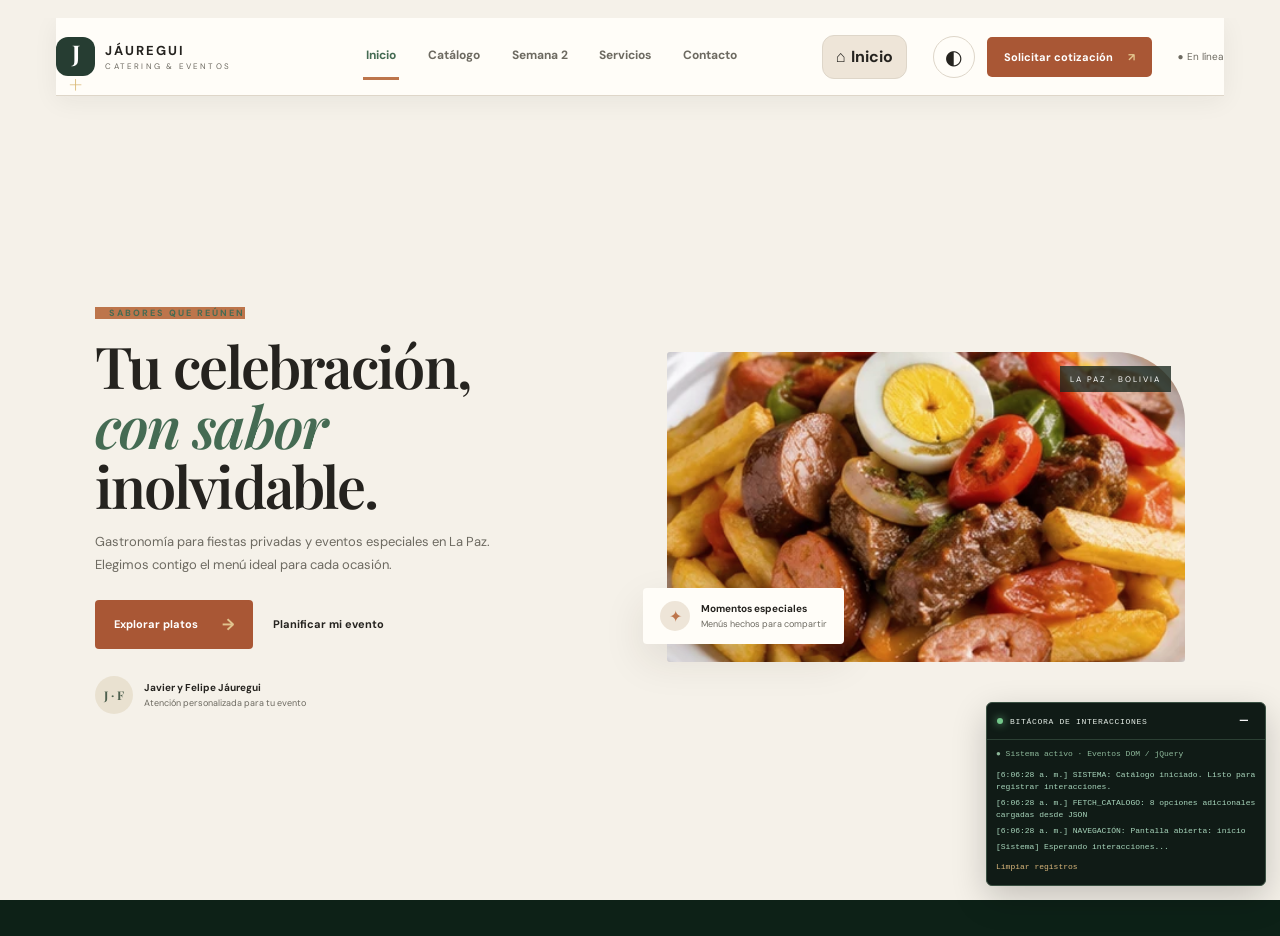
==== Proyecto_formativo_Independiente/fase-ui-pwa/index.html @ 29a71e35 "Add files via upload" ====
<!DOCTYPE html>
<html lang="es">
<head>
  <meta charset="UTF-8">
  <meta name="viewport" content="width=device-width, initial-scale=1.0">
  <meta name="theme-color" content="#18251f">
  <meta name="apple-mobile-web-app-capable" content="yes">
  <meta name="apple-mobile-web-app-status-bar-style" content="black-translucent">
  <link rel="manifest" href="manifest.json">
  <meta name="description" content="Jáuregui Catering & Eventos. Servicio gastronómico para celebraciones privadas en La Paz, Bolivia.">
  <title>Proyecto Formativo Individual — Semana 2 | Jáuregui Catering</title>
  <link rel="preconnect" href="https://fonts.googleapis.com">
  <link rel="preconnect" href="https://fonts.gstatic.com" crossorigin>
  <link href="https://fonts.googleapis.com/css2?family=DM+Sans:wght@400;500;600;700&family=Playfair+Display:wght@600;700&display=swap" rel="stylesheet">
  <link rel="stylesheet" href="styles.css">
  <script>/*! jQuery v3.6.1 | (c) OpenJS Foundation and other contributors | jquery.org/license */
!function(e,t){"use strict";"object"==typeof module&&"object"==typeof module.exports?module.exports=e.document?t(e,!0):function(e){if(e.document)return t(e);throw new Error("jQuery requires a window with a document")}:t(e)}("undefined"!=typeof window?window:this,function(w,R){"use strict";function v(e){return"function"==typeof e&&"number"!=typeof e.nodeType&&"function"!=typeof e.item}function g(e){return null!=e&&e===e.window}var t=[],M=Object.getPrototypeOf,s=t.slice,I=t.flat?function(e){return t.flat.call(e)}:function(e){return t.concat.apply([],e)},W=t.push,F=t.indexOf,$={},B=$.toString,_=$.hasOwnProperty,z=_.toString,U=z.call(Object),y={},T=w.document,X={type:!0,src:!0,nonce:!0,noModule:!0};function V(e,t,n){var r,i,o=(n=n||T).createElement("script");if(o.text=e,t)for(r in X)(i=t[r]||t.getAttribute&&t.getAttribute(r))&&o.setAttribute(r,i);n.head.appendChild(o).parentNode.removeChild(o)}function h(e){return null==e?e+"":"object"==typeof e||"function"==typeof e?$[B.call(e)]||"object":typeof e}var e="3.6.1",C=function(e,t){return new C.fn.init(e,t)};function G(e){var t=!!e&&"length"in e&&e.length,n=h(e);return!v(e)&&!g(e)&&("array"===n||0===t||"number"==typeof t&&0<t&&t-1 in e)}C.fn=C.prototype={jquery:e,constructor:C,length:0,toArray:function(){return s.call(this)},get:function(e){return null==e?s.call(this):e<0?this[e+this.length]:this[e]},pushStack:function(e){e=C.merge(this.constructor(),e);return e.prevObject=this,e},each:function(e){return C.each(this,e)},map:function(n){return this.pushStack(C.map(this,function(e,t){return n.call(e,t,e)}))},slice:function(){return this.pushStack(s.apply(this,arguments))},first:function(){return this.eq(0)},last:function(){return this.eq(-1)},even:function(){return this.pushStack(C.grep(this,function(e,t){return(t+1)%2}))},odd:function(){return this.pushStack(C.grep(this,function(e,t){return t%2}))},eq:function(e){var t=this.length,e=+e+(e<0?t:0);return this.pushStack(0<=e&&e<t?[this[e]]:[])},end:function(){return this.prevObject||this.constructor()},push:W,sort:t.sort,splice:t.splice},C.extend=C.fn.extend=function(){var e,t,n,r,i,o=arguments[0]||{},a=1,s=arguments.length,u=!1;for("boolean"==typeof o&&(u=o,o=arguments[a]||{},a++),"object"==typeof o||v(o)||(o={}),a===s&&(o=this,a--);a<s;a++)if(null!=(e=arguments[a]))for(t in e)n=e[t],"__proto__"!==t&&o!==n&&(u&&n&&(C.isPlainObject(n)||(r=Array.isArray(n)))?(i=o[t],i=r&&!Array.isArray(i)?[]:r||C.isPlainObject(i)?i:{},r=!1,o[t]=C.extend(u,i,n)):void 0!==n&&(o[t]=n));return o},C.extend({expando:"jQuery"+(e+Math.random()).replace(/\D/g,""),isReady:!0,error:function(e){throw new Error(e)},noop:function(){},isPlainObject:function(e){return!(!e||"[object Object]"!==B.call(e))&&(!(e=M(e))||"function"==typeof(e=_.call(e,"constructor")&&e.constructor)&&z.call(e)===U)},isEmptyObject:function(e){for(var t in e)return!1;return!0},globalEval:function(e,t,n){V(e,{nonce:t&&t.nonce},n)},each:function(e,t){var n,r=0;if(G(e)){for(n=e.length;r<n;r++)if(!1===t.call(e[r],r,e[r]))break}else for(r in e)if(!1===t.call(e[r],r,e[r]))break;return e},makeArray:function(e,t){t=t||[];return null!=e&&(G(Object(e))?C.merge(t,"string"==typeof e?[e]:e):W.call(t,e)),t},inArray:function(e,t,n){return null==t?-1:F.call(t,e,n)},merge:function(e,t){for(var n=+t.length,r=0,i=e.length;r<n;r++)e[i++]=t[r];return e.length=i,e},grep:function(e,t,n){for(var r=[],i=0,o=e.length,a=!n;i<o;i++)!t(e[i],i)!=a&&r.push(e[i]);return r},map:function(e,t,n){var r,i,o=0,a=[];if(G(e))for(r=e.length;o<r;o++)null!=(i=t(e[o],o,n))&&a.push(i);else for(o in e)null!=(i=t(e[o],o,n))&&a.push(i);return I(a)},guid:1,support:y}),"function"==typeof Symbol&&(C.fn[Symbol.iterator]=t[Symbol.iterator]),C.each("Boolean Number String Function Array Date RegExp Object Error Symbol".split(" "),function(e,t){$["[object "+t+"]"]=t.toLowerCase()});function r(e,t,n){var r=[],i=void 0!==n;while((e=e[t])&&9!==e.nodeType)if(1===e.nodeType){if(i&&C(e).is(n))break;r.push(e)}return r}function Y(e,t){for(var n=[];e;e=e.nextSibling)1===e.nodeType&&e!==t&&n.push(e);return n}var e=function(R){function c(e,t){return e="0x"+e.slice(1)-65536,t||(e<0?String.fromCharCode(65536+e):String.fromCharCode(e>>10|55296,1023&e|56320))}function M(e,t){return t?"\0"===e?"\ufffd":e.slice(0,-1)+"\\"+e.charCodeAt(e.length-1).toString(16)+" ":"\\"+e}function I(){T()}var e,p,b,o,W,d,F,$,w,u,l,T,C,n,E,h,r,i,g,S="sizzle"+ +new Date,f=R.document,k=0,B=0,_=q(),z=q(),U=q(),y=q(),X=function(e,t){return e===t&&(l=!0),0},V={}.hasOwnProperty,t=[],G=t.pop,Y=t.push,A=t.push,Q=t.slice,v=function(e,t){for(var n=0,r=e.length;n<r;n++)if(e[n]===t)return n;return-1},J="checked|selected|async|autofocus|autoplay|controls|defer|disabled|hidden|ismap|loop|multiple|open|readonly|required|scoped",a="[\\x20\\t\\r\\n\\f]",s="(?:\\\\[\\da-fA-F]{1,6}"+a+"?|\\\\[^\\r\\n\\f]|[\\w-]|[^\0-\\x7f])+",K="\\["+a+"*("+s+")(?:"+a+"*([*^$|!~]?=)"+a+"*(?:'((?:\\\\.|[^\\\\'])*)'|\"((?:\\\\.|[^\\\\\"])*)\"|("+s+"))|)"+a+"*\\]",Z=":("+s+")(?:\\((('((?:\\\\.|[^\\\\'])*)'|\"((?:\\\\.|[^\\\\\"])*)\")|((?:\\\\.|[^\\\\()[\\]]|"+K+")*)|.*)\\)|)",ee=new RegExp(a+"+","g"),m=new RegExp("^"+a+"+|((?:^|[^\\\\])(?:\\\\.)*)"+a+"+$","g"),te=new RegExp("^"+a+"*,"+a+"*"),ne=new RegExp("^"+a+"*([>+~]|"+a+")"+a+"*"),re=new RegExp(a+"|>"),ie=new RegExp(Z),oe=new RegExp("^"+s+"$"),x={ID:new RegExp("^#("+s+")"),CLASS:new RegExp("^\\.("+s+")"),TAG:new RegExp("^("+s+"|[*])"),ATTR:new RegExp("^"+K),PSEUDO:new RegExp("^"+Z),CHILD:new RegExp("^:(only|first|last|nth|nth-last)-(child|of-type)(?:\\("+a+"*(even|odd|(([+-]|)(\\d*)n|)"+a+"*(?:([+-]|)"+a+"*(\\d+)|))"+a+"*\\)|)","i"),bool:new RegExp("^(?:"+J+")$","i"),needsContext:new RegExp("^"+a+"*[>+~]|:(even|odd|eq|gt|lt|nth|first|last)(?:\\("+a+"*((?:-\\d)?\\d*)"+a+"*\\)|)(?=[^-]|$)","i")},ae=/HTML$/i,se=/^(?:input|select|textarea|button)$/i,ue=/^h\d$/i,N=/^[^{]+\{\s*\[native \w/,le=/^(?:#([\w-]+)|(\w+)|\.([\w-]+))$/,ce=/[+~]/,j=new RegExp("\\\\[\\da-fA-F]{1,6}"+a+"?|\\\\([^\\r\\n\\f])","g"),fe=/([\0-\x1f\x7f]|^-?\d)|^-$|[^\0-\x1f\x7f-\uFFFF\w-]/g,pe=ve(function(e){return!0===e.disabled&&"fieldset"===e.nodeName.toLowerCase()},{dir:"parentNode",next:"legend"});try{A.apply(t=Q.call(f.childNodes),f.childNodes),t[f.childNodes.length].nodeType}catch(e){A={apply:t.length?function(e,t){Y.apply(e,Q.call(t))}:function(e,t){var n=e.length,r=0;while(e[n++]=t[r++]);e.length=n-1}}}function D(t,e,n,r){var i,o,a,s,u,l,c=e&&e.ownerDocument,f=e?e.nodeType:9;if(n=n||[],"string"!=typeof t||!t||1!==f&&9!==f&&11!==f)return n;if(!r&&(T(e),e=e||C,E)){if(11!==f&&(s=le.exec(t)))if(i=s[1]){if(9===f){if(!(l=e.getElementById(i)))return n;if(l.id===i)return n.push(l),n}else if(c&&(l=c.getElementById(i))&&g(e,l)&&l.id===i)return n.push(l),n}else{if(s[2])return A.apply(n,e.getElementsByTagName(t)),n;if((i=s[3])&&p.getElementsByClassName&&e.getElementsByClassName)return A.apply(n,e.getElementsByClassName(i)),n}if(p.qsa&&!y[t+" "]&&(!h||!h.test(t))&&(1!==f||"object"!==e.nodeName.toLowerCase())){if(l=t,c=e,1===f&&(re.test(t)||ne.test(t))){(c=ce.test(t)&&ye(e.parentNode)||e)===e&&p.scope||((a=e.getAttribute("id"))?a=a.replace(fe,M):e.setAttribute("id",a=S)),o=(u=d(t)).length;while(o--)u[o]=(a?"#"+a:":scope")+" "+P(u[o]);l=u.join(",")}try{return A.apply(n,c.querySelectorAll(l)),n}catch(e){y(t,!0)}finally{a===S&&e.removeAttribute("id")}}}return $(t.replace(m,"$1"),e,n,r)}function q(){var n=[];function r(e,t){return n.push(e+" ")>b.cacheLength&&delete r[n.shift()],r[e+" "]=t}return r}function L(e){return e[S]=!0,e}function H(e){var t=C.createElement("fieldset");try{return!!e(t)}catch(e){return!1}finally{t.parentNode&&t.parentNode.removeChild(t)}}function de(e,t){var n=e.split("|"),r=n.length;while(r--)b.attrHandle[n[r]]=t}function he(e,t){var n=t&&e,r=n&&1===e.nodeType&&1===t.nodeType&&e.sourceIndex-t.sourceIndex;if(r)return r;if(n)while(n=n.nextSibling)if(n===t)return-1;return e?1:-1}function ge(t){return function(e){return"form"in e?e.parentNode&&!1===e.disabled?"label"in e?"label"in e.parentNode?e.parentNode.disabled===t:e.disabled===t:e.isDisabled===t||e.isDisabled!==!t&&pe(e)===t:e.disabled===t:"label"in e&&e.disabled===t}}function O(a){return L(function(o){return o=+o,L(function(e,t){var n,r=a([],e.length,o),i=r.length;while(i--)e[n=r[i]]&&(e[n]=!(t[n]=e[n]))})})}function ye(e){return e&&"undefined"!=typeof e.getElementsByTagName&&e}for(e in p=D.support={},W=D.isXML=function(e){var t=e&&e.namespaceURI,e=e&&(e.ownerDocument||e).documentElement;return!ae.test(t||e&&e.nodeName||"HTML")},T=D.setDocument=function(e){var e=e?e.ownerDocument||e:f;return e!=C&&9===e.nodeType&&e.documentElement&&(n=(C=e).documentElement,E=!W(C),f!=C&&(e=C.defaultView)&&e.top!==e&&(e.addEventListener?e.addEventListener("unload",I,!1):e.attachEvent&&e.attachEvent("onunload",I)),p.scope=H(function(e){return n.appendChild(e).appendChild(C.createElement("div")),"undefined"!=typeof e.querySelectorAll&&!e.querySelectorAll(":scope fieldset div").length}),p.attributes=H(function(e){return e.className="i",!e.getAttribute("className")}),p.getElementsByTagName=H(function(e){return e.appendChild(C.createComment("")),!e.getElementsByTagName("*").length}),p.getElementsByClassName=N.test(C.getElementsByClassName),p.getById=H(function(e){return n.appendChild(e).id=S,!C.getElementsByName||!C.getElementsByName(S).length}),p.getById?(b.filter.ID=function(e){var t=e.replace(j,c);return function(e){return e.getAttribute("id")===t}},b.find.ID=function(e,t){if("undefined"!=typeof t.getElementById&&E)return(t=t.getElementById(e))?[t]:[]}):(b.filter.ID=function(e){var t=e.replace(j,c);return function(e){e="undefined"!=typeof e.getAttributeNode&&e.getAttributeNode("id");return e&&e.value===t}},b.find.ID=function(e,t){if("undefined"!=typeof t.getElementById&&E){var n,r,i,o=t.getElementById(e);if(o){if((n=o.getAttributeNode("id"))&&n.value===e)return[o];i=t.getElementsByName(e),r=0;while(o=i[r++])if((n=o.getAttributeNode("id"))&&n.value===e)return[o]}return[]}}),b.find.TAG=p.getElementsByTagName?function(e,t){return"undefined"!=typeof t.getElementsByTagName?t.getElementsByTagName(e):p.qsa?t.querySelectorAll(e):void 0}:function(e,t){var n,r=[],i=0,o=t.getElementsByTagName(e);if("*"!==e)return o;while(n=o[i++])1===n.nodeType&&r.push(n);return r},b.find.CLASS=p.getElementsByClassName&&function(e,t){if("undefined"!=typeof t.getElementsByClassName&&E)return t.getElementsByClassName(e)},r=[],h=[],(p.qsa=N.test(C.querySelectorAll))&&(H(function(e){var t;n.appendChild(e).innerHTML="<a id='"+S+"'></a><select id='"+S+"-\r\\' msallowcapture=''><option selected=''></option></select>",e.querySelectorAll("[msallowcapture^='']").length&&h.push("[*^$]="+a+"*(?:''|\"\")"),e.querySelectorAll("[selected]").length||h.push("\\["+a+"*(?:value|"+J+")"),e.querySelectorAll("[id~="+S+"-]").length||h.push("~="),(t=C.createElement("input")).setAttribute("name",""),e.appendChild(t),e.querySelectorAll("[name='']").length||h.push("\\["+a+"*name"+a+"*="+a+"*(?:''|\"\")"),e.querySelectorAll(":checked").length||h.push(":checked"),e.querySelectorAll("a#"+S+"+*").length||h.push(".#.+[+~]"),e.querySelectorAll("\\\f"),h.push("[\\r\\n\\f]")}),H(function(e){e.innerHTML="<a href='' disabled='disabled'></a><select disabled='disabled'><option/></select>";var t=C.createElement("input");t.setAttribute("type","hidden"),e.appendChild(t).setAttribute("name","D"),e.querySelectorAll("[name=d]").length&&h.push("name"+a+"*[*^$|!~]?="),2!==e.querySelectorAll(":enabled").length&&h.push(":enabled",":disabled"),n.appendChild(e).disabled=!0,2!==e.querySelectorAll(":disabled").length&&h.push(":enabled",":disabled"),e.querySelectorAll("*,:x"),h.push(",.*:")})),(p.matchesSelector=N.test(i=n.matches||n.webkitMatchesSelector||n.mozMatchesSelector||n.oMatchesSelector||n.msMatchesSelector))&&H(function(e){p.disconnectedMatch=i.call(e,"*"),i.call(e,"[s!='']:x"),r.push("!=",Z)}),h=h.length&&new RegExp(h.join("|")),r=r.length&&new RegExp(r.join("|")),e=N.test(n.compareDocumentPosition),g=e||N.test(n.contains)?function(e,t){var n=9===e.nodeType?e.documentElement:e,t=t&&t.parentNode;return e===t||!(!t||1!==t.nodeType||!(n.contains?n.contains(t):e.compareDocumentPosition&&16&e.compareDocumentPosition(t)))}:function(e,t){if(t)while(t=t.parentNode)if(t===e)return!0;return!1},X=e?function(e,t){var n;return e===t?(l=!0,0):(n=!e.compareDocumentPosition-!t.compareDocumentPosition)||(1&(n=(e.ownerDocument||e)==(t.ownerDocument||t)?e.compareDocumentPosition(t):1)||!p.sortDetached&&t.compareDocumentPosition(e)===n?e==C||e.ownerDocument==f&&g(f,e)?-1:t==C||t.ownerDocument==f&&g(f,t)?1:u?v(u,e)-v(u,t):0:4&n?-1:1)}:function(e,t){if(e===t)return l=!0,0;var n,r=0,i=e.parentNode,o=t.parentNode,a=[e],s=[t];if(!i||!o)return e==C?-1:t==C?1:i?-1:o?1:u?v(u,e)-v(u,t):0;if(i===o)return he(e,t);n=e;while(n=n.parentNode)a.unshift(n);n=t;while(n=n.parentNode)s.unshift(n);while(a[r]===s[r])r++;return r?he(a[r],s[r]):a[r]==f?-1:s[r]==f?1:0}),C},D.matches=function(e,t){return D(e,null,null,t)},D.matchesSelector=function(e,t){if(T(e),p.matchesSelector&&E&&!y[t+" "]&&(!r||!r.test(t))&&(!h||!h.test(t)))try{var n=i.call(e,t);if(n||p.disconnectedMatch||e.document&&11!==e.document.nodeType)return n}catch(e){y(t,!0)}return 0<D(t,C,null,[e]).length},D.contains=function(e,t){return(e.ownerDocument||e)!=C&&T(e),g(e,t)},D.attr=function(e,t){(e.ownerDocument||e)!=C&&T(e);var n=b.attrHandle[t.toLowerCase()],n=n&&V.call(b.attrHandle,t.toLowerCase())?n(e,t,!E):void 0;return void 0!==n?n:p.attributes||!E?e.getAttribute(t):(n=e.getAttributeNode(t))&&n.specified?n.value:null},D.escape=function(e){return(e+"").replace(fe,M)},D.error=function(e){throw new Error("Syntax error, unrecognized expression: "+e)},D.uniqueSort=function(e){var t,n=[],r=0,i=0;if(l=!p.detectDuplicates,u=!p.sortStable&&e.slice(0),e.sort(X),l){while(t=e[i++])t===e[i]&&(r=n.push(i));while(r--)e.splice(n[r],1)}return u=null,e},o=D.getText=function(e){var t,n="",r=0,i=e.nodeType;if(i){if(1===i||9===i||11===i){if("string"==typeof e.textContent)return e.textContent;for(e=e.firstChild;e;e=e.nextSibling)n+=o(e)}else if(3===i||4===i)return e.nodeValue}else while(t=e[r++])n+=o(t);return n},(b=D.selectors={cacheLength:50,createPseudo:L,match:x,attrHandle:{},find:{},relative:{">":{dir:"parentNode",first:!0}," ":{dir:"parentNode"},"+":{dir:"previousSibling",first:!0},"~":{dir:"previousSibling"}},preFilter:{ATTR:function(e){return e[1]=e[1].replace(j,c),e[3]=(e[3]||e[4]||e[5]||"").replace(j,c),"~="===e[2]&&(e[3]=" "+e[3]+" "),e.slice(0,4)},CHILD:function(e){return e[1]=e[1].toLowerCase(),"nth"===e[1].slice(0,3)?(e[3]||D.error(e[0]),e[4]=+(e[4]?e[5]+(e[6]||1):2*("even"===e[3]||"odd"===e[3])),e[5]=+(e[7]+e[8]||"odd"===e[3])):e[3]&&D.error(e[0]),e},PSEUDO:function(e){var t,n=!e[6]&&e[2];return x.CHILD.test(e[0])?null:(e[3]?e[2]=e[4]||e[5]||"":n&&ie.test(n)&&(t=d(n,!0))&&(t=n.indexOf(")",n.length-t)-n.length)&&(e[0]=e[0].slice(0,t),e[2]=n.slice(0,t)),e.slice(0,3))}},filter:{TAG:function(e){var t=e.replace(j,c).toLowerCase();return"*"===e?function(){return!0}:function(e){return e.nodeName&&e.nodeName.toLowerCase()===t}},CLASS:function(e){var t=_[e+" "];return t||(t=new RegExp("(^|"+a+")"+e+"("+a+"|$)"))&&_(e,function(e){return t.test("string"==typeof e.className&&e.className||"undefined"!=typeof e.getAttribute&&e.getAttribute("class")||"")})},ATTR:function(t,n,r){return function(e){e=D.attr(e,t);return null==e?"!="===n:!n||(e+="","="===n?e===r:"!="===n?e!==r:"^="===n?r&&0===e.indexOf(r):"*="===n?r&&-1<e.indexOf(r):"$="===n?r&&e.slice(-r.length)===r:"~="===n?-1<(" "+e.replace(ee," ")+" ").indexOf(r):"|="===n&&(e===r||e.slice(0,r.length+1)===r+"-"))}},CHILD:function(h,e,t,g,y){var m="nth"!==h.slice(0,3),v="last"!==h.slice(-4),x="of-type"===e;return 1===g&&0===y?function(e){return!!e.parentNode}:function(e,t,n){var r,i,o,a,s,u,l=m!=v?"nextSibling":"previousSibling",c=e.parentNode,f=x&&e.nodeName.toLowerCase(),p=!n&&!x,d=!1;if(c){if(m){while(l){a=e;while(a=a[l])if(x?a.nodeName.toLowerCase()===f:1===a.nodeType)return!1;u=l="only"===h&&!u&&"nextSibling"}return!0}if(u=[v?c.firstChild:c.lastChild],v&&p){d=(s=(r=(i=(o=(a=c)[S]||(a[S]={}))[a.uniqueID]||(o[a.uniqueID]={}))[h]||[])[0]===k&&r[1])&&r[2],a=s&&c.childNodes[s];while(a=++s&&a&&a[l]||(d=s=0)||u.pop())if(1===a.nodeType&&++d&&a===e){i[h]=[k,s,d];break}}else if(!1===(d=p?s=(r=(i=(o=(a=e)[S]||(a[S]={}))[a.uniqueID]||(o[a.uniqueID]={}))[h]||[])[0]===k&&r[1]:d))while(a=++s&&a&&a[l]||(d=s=0)||u.pop())if((x?a.nodeName.toLowerCase()===f:1===a.nodeType)&&++d&&(p&&((i=(o=a[S]||(a[S]={}))[a.uniqueID]||(o[a.uniqueID]={}))[h]=[k,d]),a===e))break;return(d-=y)===g||d%g==0&&0<=d/g}}},PSEUDO:function(e,o){var t,a=b.pseudos[e]||b.setFilters[e.toLowerCase()]||D.error("unsupported pseudo: "+e);return a[S]?a(o):1<a.length?(t=[e,e,"",o],b.setFilters.hasOwnProperty(e.toLowerCase())?L(function(e,t){var n,r=a(e,o),i=r.length;while(i--)e[n=v(e,r[i])]=!(t[n]=r[i])}):function(e){return a(e,0,t)}):a}},pseudos:{not:L(function(e){var r=[],i=[],s=F(e.replace(m,"$1"));return s[S]?L(function(e,t,n,r){var i,o=s(e,null,r,[]),a=e.length;while(a--)(i=o[a])&&(e[a]=!(t[a]=i))}):function(e,t,n){return r[0]=e,s(r,null,n,i),r[0]=null,!i.pop()}}),has:L(function(t){return function(e){return 0<D(t,e).length}}),contains:L(function(t){return t=t.replace(j,c),function(e){return-1<(e.textContent||o(e)).indexOf(t)}}),lang:L(function(n){return oe.test(n||"")||D.error("unsupported lang: "+n),n=n.replace(j,c).toLowerCase(),function(e){var t;do{if(t=E?e.lang:e.getAttribute("xml:lang")||e.getAttribute("lang"))return(t=t.toLowerCase())===n||0===t.indexOf(n+"-")}while((e=e.parentNode)&&1===e.nodeType);return!1}}),target:function(e){var t=R.location&&R.location.hash;return t&&t.slice(1)===e.id},root:function(e){return e===n},focus:function(e){return e===C.activeElement&&(!C.hasFocus||C.hasFocus())&&!!(e.type||e.href||~e.tabIndex)},enabled:ge(!1),disabled:ge(!0),checked:function(e){var t=e.nodeName.toLowerCase();return"input"===t&&!!e.checked||"option"===t&&!!e.selected},selected:function(e){return e.parentNode&&e.parentNode.selectedIndex,!0===e.selected},empty:function(e){for(e=e.firstChild;e;e=e.nextSibling)if(e.nodeType<6)return!1;return!0},parent:function(e){return!b.pseudos.empty(e)},header:function(e){return ue.test(e.nodeName)},input:function(e){return se.test(e.nodeName)},button:function(e){var t=e.nodeName.toLowerCase();return"input"===t&&"button"===e.type||"button"===t},text:function(e){return"input"===e.nodeName.toLowerCase()&&"text"===e.type&&(null==(e=e.getAttribute("type"))||"text"===e.toLowerCase())},first:O(function(){return[0]}),last:O(function(e,t){return[t-1]}),eq:O(function(e,t,n){return[n<0?n+t:n]}),even:O(function(e,t){for(var n=0;n<t;n+=2)e.push(n);return e}),odd:O(function(e,t){for(var n=1;n<t;n+=2)e.push(n);return e}),lt:O(function(e,t,n){for(var r=n<0?n+t:t<n?t:n;0<=--r;)e.push(r);return e}),gt:O(function(e,t,n){for(var r=n<0?n+t:n;++r<t;)e.push(r);return e})}}).pseudos.nth=b.pseudos.eq,{radio:!0,checkbox:!0,file:!0,password:!0,image:!0})b.pseudos[e]=function(t){return function(e){return"input"===e.nodeName.toLowerCase()&&e.type===t}}(e);for(e in{submit:!0,reset:!0})b.pseudos[e]=function(n){return function(e){var t=e.nodeName.toLowerCase();return("input"===t||"button"===t)&&e.type===n}}(e);function me(){}function P(e){for(var t=0,n=e.length,r="";t<n;t++)r+=e[t].value;return r}function ve(a,e,t){var s=e.dir,u=e.next,l=u||s,c=t&&"parentNode"===l,f=B++;return e.first?function(e,t,n){while(e=e[s])if(1===e.nodeType||c)return a(e,t,n);return!1}:function(e,t,n){var r,i,o=[k,f];if(n){while(e=e[s])if((1===e.nodeType||c)&&a(e,t,n))return!0}else while(e=e[s])if(1===e.nodeType||c)if(i=(i=e[S]||(e[S]={}))[e.uniqueID]||(i[e.uniqueID]={}),u&&u===e.nodeName.toLowerCase())e=e[s]||e;else{if((r=i[l])&&r[0]===k&&r[1]===f)return o[2]=r[2];if((i[l]=o)[2]=a(e,t,n))return!0}return!1}}function xe(i){return 1<i.length?function(e,t,n){var r=i.length;while(r--)if(!i[r](e,t,n))return!1;return!0}:i[0]}function be(e,t,n,r,i){for(var o,a=[],s=0,u=e.length,l=null!=t;s<u;s++)!(o=e[s])||n&&!n(o,r,i)||(a.push(o),l&&t.push(s));return a}function we(d,h,g,y,m,e){return y&&!y[S]&&(y=we(y)),m&&!m[S]&&(m=we(m,e)),L(function(e,t,n,r){var i,o,a,s=[],u=[],l=t.length,c=e||function(e,t,n){for(var r=0,i=t.length;r<i;r++)D(e,t[r],n);return n}(h||"*",n.nodeType?[n]:n,[]),f=!d||!e&&h?c:be(c,s,d,n,r),p=g?m||(e?d:l||y)?[]:t:f;if(g&&g(f,p,n,r),y){i=be(p,u),y(i,[],n,r),o=i.length;while(o--)(a=i[o])&&(p[u[o]]=!(f[u[o]]=a))}if(e){if(m||d){if(m){i=[],o=p.length;while(o--)(a=p[o])&&i.push(f[o]=a);m(null,p=[],i,r)}o=p.length;while(o--)(a=p[o])&&-1<(i=m?v(e,a):s[o])&&(e[i]=!(t[i]=a))}}else p=be(p===t?p.splice(l,p.length):p),m?m(null,t,p,r):A.apply(t,p)})}function Te(y,m){function e(e,t,n,r,i){var o,a,s,u=0,l="0",c=e&&[],f=[],p=w,d=e||x&&b.find.TAG("*",i),h=k+=null==p?1:Math.random()||.1,g=d.length;for(i&&(w=t==C||t||i);l!==g&&null!=(o=d[l]);l++){if(x&&o){a=0,t||o.ownerDocument==C||(T(o),n=!E);while(s=y[a++])if(s(o,t||C,n)){r.push(o);break}i&&(k=h)}v&&((o=!s&&o)&&u--,e&&c.push(o))}if(u+=l,v&&l!==u){a=0;while(s=m[a++])s(c,f,t,n);if(e){if(0<u)while(l--)c[l]||f[l]||(f[l]=G.call(r));f=be(f)}A.apply(r,f),i&&!e&&0<f.length&&1<u+m.length&&D.uniqueSort(r)}return i&&(k=h,w=p),c}var v=0<m.length,x=0<y.length;return v?L(e):e}return me.prototype=b.filters=b.pseudos,b.setFilters=new me,d=D.tokenize=function(e,t){var n,r,i,o,a,s,u,l=z[e+" "];if(l)return t?0:l.slice(0);a=e,s=[],u=b.preFilter;while(a){for(o in n&&!(r=te.exec(a))||(r&&(a=a.slice(r[0].length)||a),s.push(i=[])),n=!1,(r=ne.exec(a))&&(n=r.shift(),i.push({value:n,type:r[0].replace(m," ")}),a=a.slice(n.length)),b.filter)!(r=x[o].exec(a))||u[o]&&!(r=u[o](r))||(n=r.shift(),i.push({value:n,type:o,matches:r}),a=a.slice(n.length));if(!n)break}return t?a.length:a?D.error(e):z(e,s).slice(0)},F=D.compile=function(e,t){var n,r=[],i=[],o=U[e+" "];if(!o){n=(t=t||d(e)).length;while(n--)((o=function e(t){for(var r,n,i,o=t.length,a=b.relative[t[0].type],s=a||b.relative[" "],u=a?1:0,l=ve(function(e){return e===r},s,!0),c=ve(function(e){return-1<v(r,e)},s,!0),f=[function(e,t,n){return e=!a&&(n||t!==w)||((r=t).nodeType?l:c)(e,t,n),r=null,e}];u<o;u++)if(n=b.relative[t[u].type])f=[ve(xe(f),n)];else{if((n=b.filter[t[u].type].apply(null,t[u].matches))[S]){for(i=++u;i<o;i++)if(b.relative[t[i].type])break;return we(1<u&&xe(f),1<u&&P(t.slice(0,u-1).concat({value:" "===t[u-2].type?"*":""})).replace(m,"$1"),n,u<i&&e(t.slice(u,i)),i<o&&e(t=t.slice(i)),i<o&&P(t))}f.push(n)}return xe(f)}(t[n]))[S]?r:i).push(o);(o=U(e,Te(i,r))).selector=e}return o},$=D.select=function(e,t,n,r){var i,o,a,s,u="function"==typeof e&&e,l=!r&&d(e=u.selector||e);if(n=n||[],1===l.length){if(2<(o=l[0]=l[0].slice(0)).length&&"ID"===(a=o[0]).type&&9===t.nodeType&&E&&b.relative[o[1].type]){if(!(t=(b.find.ID(a.matches[0].replace(j,c),t)||[])[0]))return n;u&&(t=t.parentNode),e=e.slice(o.shift().value.length)}i=x.needsContext.test(e)?0:o.length;while(i--){if(a=o[i],b.relative[s=a.type])break;if((s=b.find[s])&&(r=s(a.matches[0].replace(j,c),ce.test(o[0].type)&&ye(t.parentNode)||t))){if(o.splice(i,1),e=r.length&&P(o))break;return A.apply(n,r),n}}}return(u||F(e,l))(r,t,!E,n,!t||ce.test(e)&&ye(t.parentNode)||t),n},p.sortStable=S.split("").sort(X).join("")===S,p.detectDuplicates=!!l,T(),p.sortDetached=H(function(e){return 1&e.compareDocumentPosition(C.createElement("fieldset"))}),H(function(e){return e.innerHTML="<a href='#'></a>","#"===e.firstChild.getAttribute("href")})||de("type|href|height|width",function(e,t,n){if(!n)return e.getAttribute(t,"type"===t.toLowerCase()?1:2)}),p.attributes&&H(function(e){return e.innerHTML="<input/>",e.firstChild.setAttribute("value",""),""===e.firstChild.getAttribute("value")})||de("value",function(e,t,n){if(!n&&"input"===e.nodeName.toLowerCase())return e.defaultValue}),H(function(e){return null==e.getAttribute("disabled")})||de(J,function(e,t,n){if(!n)return!0===e[t]?t.toLowerCase():(n=e.getAttributeNode(t))&&n.specified?n.value:null}),D}(w),Q=(C.find=e,C.expr=e.selectors,C.expr[":"]=C.expr.pseudos,C.uniqueSort=C.unique=e.uniqueSort,C.text=e.getText,C.isXMLDoc=e.isXML,C.contains=e.contains,C.escapeSelector=e.escape,C.expr.match.needsContext);function u(e,t){return e.nodeName&&e.nodeName.toLowerCase()===t.toLowerCase()}var J=/^<([a-z][^\/\0>:\x20\t\r\n\f]*)[\x20\t\r\n\f]*\/?>(?:<\/\1>|)$/i;function K(e,n,r){return v(n)?C.grep(e,function(e,t){return!!n.call(e,t,e)!==r}):n.nodeType?C.grep(e,function(e){return e===n!==r}):"string"!=typeof n?C.grep(e,function(e){return-1<F.call(n,e)!==r}):C.filter(n,e,r)}C.filter=function(e,t,n){var r=t[0];return n&&(e=":not("+e+")"),1===t.length&&1===r.nodeType?C.find.matchesSelector(r,e)?[r]:[]:C.find.matches(e,C.grep(t,function(e){return 1===e.nodeType}))},C.fn.extend({find:function(e){var t,n,r=this.length,i=this;if("string"!=typeof e)return this.pushStack(C(e).filter(function(){for(t=0;t<r;t++)if(C.contains(i[t],this))return!0}));for(n=this.pushStack([]),t=0;t<r;t++)C.find(e,i[t],n);return 1<r?C.uniqueSort(n):n},filter:function(e){return this.pushStack(K(this,e||[],!1))},not:function(e){return this.pushStack(K(this,e||[],!0))},is:function(e){return!!K(this,"string"==typeof e&&Q.test(e)?C(e):e||[],!1).length}});var Z,ee=/^(?:\s*(<[\w\W]+>)[^>]*|#([\w-]+))$/,te=((C.fn.init=function(e,t,n){if(e){if(n=n||Z,"string"!=typeof e)return e.nodeType?(this[0]=e,this.length=1,this):v(e)?void 0!==n.ready?n.ready(e):e(C):C.makeArray(e,this);if(!(r="<"===e[0]&&">"===e[e.length-1]&&3<=e.length?[null,e,null]:ee.exec(e))||!r[1]&&t)return(!t||t.jquery?t||n:this.constructor(t)).find(e);if(r[1]){if(t=t instanceof C?t[0]:t,C.merge(this,C.parseHTML(r[1],t&&t.nodeType?t.ownerDocument||t:T,!0)),J.test(r[1])&&C.isPlainObject(t))for(var r in t)v(this[r])?this[r](t[r]):this.attr(r,t[r])}else(n=T.getElementById(r[2]))&&(this[0]=n,this.length=1)}return this}).prototype=C.fn,Z=C(T),/^(?:parents|prev(?:Until|All))/),ne={children:!0,contents:!0,next:!0,prev:!0};function re(e,t){while((e=e[t])&&1!==e.nodeType);return e}C.fn.extend({has:function(e){var t=C(e,this),n=t.length;return this.filter(function(){for(var e=0;e<n;e++)if(C.contains(this,t[e]))return!0})},closest:function(e,t){var n,r=0,i=this.length,o=[],a="string"!=typeof e&&C(e);if(!Q.test(e))for(;r<i;r++)for(n=this[r];n&&n!==t;n=n.parentNode)if(n.nodeType<11&&(a?-1<a.index(n):1===n.nodeType&&C.find.matchesSelector(n,e))){o.push(n);break}return this.pushStack(1<o.length?C.uniqueSort(o):o)},index:function(e){return e?"string"==typeof e?F.call(C(e),this[0]):F.call(this,e.jquery?e[0]:e):this[0]&&this[0].parentNode?this.first().prevAll().length:-1},add:function(e,t){return this.pushStack(C.uniqueSort(C.merge(this.get(),C(e,t))))},addBack:function(e){return this.add(null==e?this.prevObject:this.prevObject.filter(e))}}),C.each({parent:function(e){e=e.parentNode;return e&&11!==e.nodeType?e:null},parents:function(e){return r(e,"parentNode")},parentsUntil:function(e,t,n){return r(e,"parentNode",n)},next:function(e){return re(e,"nextSibling")},prev:function(e){return re(e,"previousSibling")},nextAll:function(e){return r(e,"nextSibling")},prevAll:function(e){return r(e,"previousSibling")},nextUntil:function(e,t,n){return r(e,"nextSibling",n)},prevUntil:function(e,t,n){return r(e,"previousSibling",n)},siblings:function(e){return Y((e.parentNode||{}).firstChild,e)},children:function(e){return Y(e.firstChild)},contents:function(e){return null!=e.contentDocument&&M(e.contentDocument)?e.contentDocument:(u(e,"template")&&(e=e.content||e),C.merge([],e.childNodes))}},function(r,i){C.fn[r]=function(e,t){var n=C.map(this,i,e);return(t="Until"!==r.slice(-5)?e:t)&&"string"==typeof t&&(n=C.filter(t,n)),1<this.length&&(ne[r]||C.uniqueSort(n),te.test(r)&&n.reverse()),this.pushStack(n)}});var E=/[^\x20\t\r\n\f]+/g;function c(e){return e}function ie(e){throw e}function oe(e,t,n,r){var i;try{e&&v(i=e.promise)?i.call(e).done(t).fail(n):e&&v(i=e.then)?i.call(e,t,n):t.apply(void 0,[e].slice(r))}catch(e){n.apply(void 0,[e])}}C.Callbacks=function(r){var e,n;r="string"==typeof r?(e=r,n={},C.each(e.match(E)||[],function(e,t){n[t]=!0}),n):C.extend({},r);function i(){for(s=s||r.once,a=o=!0;l.length;c=-1){t=l.shift();while(++c<u.length)!1===u[c].apply(t[0],t[1])&&r.stopOnFalse&&(c=u.length,t=!1)}r.memory||(t=!1),o=!1,s&&(u=t?[]:"")}var o,t,a,s,u=[],l=[],c=-1,f={add:function(){return u&&(t&&!o&&(c=u.length-1,l.push(t)),function n(e){C.each(e,function(e,t){v(t)?r.unique&&f.has(t)||u.push(t):t&&t.length&&"string"!==h(t)&&n(t)})}(arguments),t&&!o&&i()),this},remove:function(){return C.each(arguments,function(e,t){var n;while(-1<(n=C.inArray(t,u,n)))u.splice(n,1),n<=c&&c--}),this},has:function(e){return e?-1<C.inArray(e,u):0<u.length},empty:function(){return u=u&&[],this},disable:function(){return s=l=[],u=t="",this},disabled:function(){return!u},lock:function(){return s=l=[],t||o||(u=t=""),this},locked:function(){return!!s},fireWith:function(e,t){return s||(t=[e,(t=t||[]).slice?t.slice():t],l.push(t),o||i()),this},fire:function(){return f.fireWith(this,arguments),this},fired:function(){return!!a}};return f},C.extend({Deferred:function(e){var o=[["notify","progress",C.Callbacks("memory"),C.Callbacks("memory"),2],["resolve","done",C.Callbacks("once memory"),C.Callbacks("once memory"),0,"resolved"],["reject","fail",C.Callbacks("once memory"),C.Callbacks("once memory"),1,"rejected"]],i="pending",a={state:function(){return i},always:function(){return s.done(arguments).fail(arguments),this},catch:function(e){return a.then(null,e)},pipe:function(){var i=arguments;return C.Deferred(function(r){C.each(o,function(e,t){var n=v(i[t[4]])&&i[t[4]];s[t[1]](function(){var e=n&&n.apply(this,arguments);e&&v(e.promise)?e.promise().progress(r.notify).done(r.resolve).fail(r.reject):r[t[0]+"With"](this,n?[e]:arguments)})}),i=null}).promise()},then:function(t,n,r){var u=0;function l(i,o,a,s){return function(){function e(){var e,t;if(!(i<u)){if((e=a.apply(n,r))===o.promise())throw new TypeError("Thenable self-resolution");t=e&&("object"==typeof e||"function"==typeof e)&&e.then,v(t)?s?t.call(e,l(u,o,c,s),l(u,o,ie,s)):(u++,t.call(e,l(u,o,c,s),l(u,o,ie,s),l(u,o,c,o.notifyWith))):(a!==c&&(n=void 0,r=[e]),(s||o.resolveWith)(n,r))}}var n=this,r=arguments,t=s?e:function(){try{e()}catch(e){C.Deferred.exceptionHook&&C.Deferred.exceptionHook(e,t.stackTrace),u<=i+1&&(a!==ie&&(n=void 0,r=[e]),o.rejectWith(n,r))}};i?t():(C.Deferred.getStackHook&&(t.stackTrace=C.Deferred.getStackHook()),w.setTimeout(t))}}return C.Deferred(function(e){o[0][3].add(l(0,e,v(r)?r:c,e.notifyWith)),o[1][3].add(l(0,e,v(t)?t:c)),o[2][3].add(l(0,e,v(n)?n:ie))}).promise()},promise:function(e){return null!=e?C.extend(e,a):a}},s={};return C.each(o,function(e,t){var n=t[2],r=t[5];a[t[1]]=n.add,r&&n.add(function(){i=r},o[3-e][2].disable,o[3-e][3].disable,o[0][2].lock,o[0][3].lock),n.add(t[3].fire),s[t[0]]=function(){return s[t[0]+"With"](this===s?void 0:this,arguments),this},s[t[0]+"With"]=n.fireWith}),a.promise(s),e&&e.call(s,s),s},when:function(e){function t(t){return function(e){i[t]=this,o[t]=1<arguments.length?s.call(arguments):e,--n||a.resolveWith(i,o)}}var n=arguments.length,r=n,i=Array(r),o=s.call(arguments),a=C.Deferred();if(n<=1&&(oe(e,a.done(t(r)).resolve,a.reject,!n),"pending"===a.state()||v(o[r]&&o[r].then)))return a.then();while(r--)oe(o[r],t(r),a.reject);return a.promise()}});var ae=/^(Eval|Internal|Range|Reference|Syntax|Type|URI)Error$/,se=(C.Deferred.exceptionHook=function(e,t){w.console&&w.console.warn&&e&&ae.test(e.name)&&w.console.warn("jQuery.Deferred exception: "+e.message,e.stack,t)},C.readyException=function(e){w.setTimeout(function(){throw e})},C.Deferred());function ue(){T.removeEventListener("DOMContentLoaded",ue),w.removeEventListener("load",ue),C.ready()}C.fn.ready=function(e){return se.then(e).catch(function(e){C.readyException(e)}),this},C.extend({isReady:!1,readyWait:1,ready:function(e){(!0===e?--C.readyWait:C.isReady)||(C.isReady=!0)!==e&&0<--C.readyWait||se.resolveWith(T,[C])}}),C.ready.then=se.then,"complete"===T.readyState||"loading"!==T.readyState&&!T.documentElement.doScroll?w.setTimeout(C.ready):(T.addEventListener("DOMContentLoaded",ue),w.addEventListener("load",ue));function f(e,t,n,r,i,o,a){var s=0,u=e.length,l=null==n;if("object"===h(n))for(s in i=!0,n)f(e,t,s,n[s],!0,o,a);else if(void 0!==r&&(i=!0,v(r)||(a=!0),t=l?a?(t.call(e,r),null):(l=t,function(e,t,n){return l.call(C(e),n)}):t))for(;s<u;s++)t(e[s],n,a?r:r.call(e[s],s,t(e[s],n)));return i?e:l?t.call(e):u?t(e[0],n):o}var le=/^-ms-/,ce=/-([a-z])/g;function fe(e,t){return t.toUpperCase()}function x(e){return e.replace(le,"ms-").replace(ce,fe)}function m(e){return 1===e.nodeType||9===e.nodeType||!+e.nodeType}function pe(){this.expando=C.expando+pe.uid++}pe.uid=1,pe.prototype={cache:function(e){var t=e[this.expando];return t||(t={},m(e)&&(e.nodeType?e[this.expando]=t:Object.defineProperty(e,this.expando,{value:t,configurable:!0}))),t},set:function(e,t,n){var r,i=this.cache(e);if("string"==typeof t)i[x(t)]=n;else for(r in t)i[x(r)]=t[r];return i},get:function(e,t){return void 0===t?this.cache(e):e[this.expando]&&e[this.expando][x(t)]},access:function(e,t,n){return void 0===t||t&&"string"==typeof t&&void 0===n?this.get(e,t):(this.set(e,t,n),void 0!==n?n:t)},remove:function(e,t){var n,r=e[this.expando];if(void 0!==r){if(void 0!==t){n=(t=Array.isArray(t)?t.map(x):(t=x(t))in r?[t]:t.match(E)||[]).length;while(n--)delete r[t[n]]}void 0!==t&&!C.isEmptyObject(r)||(e.nodeType?e[this.expando]=void 0:delete e[this.expando])}},hasData:function(e){e=e[this.expando];return void 0!==e&&!C.isEmptyObject(e)}};var b=new pe,l=new pe,de=/^(?:\{[\w\W]*\}|\[[\w\W]*\])$/,he=/[A-Z]/g;function ge(e,t,n){var r,i;if(void 0===n&&1===e.nodeType)if(r="data-"+t.replace(he,"-$&").toLowerCase(),"string"==typeof(n=e.getAttribute(r))){try{n="true"===(i=n)||"false"!==i&&("null"===i?null:i===+i+""?+i:de.test(i)?JSON.parse(i):i)}catch(e){}l.set(e,t,n)}else n=void 0;return n}C.extend({hasData:function(e){return l.hasData(e)||b.hasData(e)},data:function(e,t,n){return l.access(e,t,n)},removeData:function(e,t){l.remove(e,t)},_data:function(e,t,n){return b.access(e,t,n)},_removeData:function(e,t){b.remove(e,t)}}),C.fn.extend({data:function(n,e){var t,r,i,o=this[0],a=o&&o.attributes;if(void 0!==n)return"object"==typeof n?this.each(function(){l.set(this,n)}):f(this,function(e){var t;if(o&&void 0===e)return void 0!==(t=l.get(o,n))||void 0!==(t=ge(o,n))?t:void 0;this.each(function(){l.set(this,n,e)})},null,e,1<arguments.length,null,!0);if(this.length&&(i=l.get(o),1===o.nodeType&&!b.get(o,"hasDataAttrs"))){t=a.length;while(t--)a[t]&&0===(r=a[t].name).indexOf("data-")&&(r=x(r.slice(5)),ge(o,r,i[r]));b.set(o,"hasDataAttrs",!0)}return i},removeData:function(e){return this.each(function(){l.remove(this,e)})}}),C.extend({queue:function(e,t,n){var r;if(e)return r=b.get(e,t=(t||"fx")+"queue"),n&&(!r||Array.isArray(n)?r=b.access(e,t,C.makeArray(n)):r.push(n)),r||[]},dequeue:function(e,t){t=t||"fx";var n=C.queue(e,t),r=n.length,i=n.shift(),o=C._queueHooks(e,t);"inprogress"===i&&(i=n.shift(),r--),i&&("fx"===t&&n.unshift("inprogress"),delete o.stop,i.call(e,function(){C.dequeue(e,t)},o)),!r&&o&&o.empty.fire()},_queueHooks:function(e,t){var n=t+"queueHooks";return b.get(e,n)||b.access(e,n,{empty:C.Callbacks("once memory").add(function(){b.remove(e,[t+"queue",n])})})}}),C.fn.extend({queue:function(t,n){var e=2;return"string"!=typeof t&&(n=t,t="fx",e--),arguments.length<e?C.queue(this[0],t):void 0===n?this:this.each(function(){var e=C.queue(this,t,n);C._queueHooks(this,t),"fx"===t&&"inprogress"!==e[0]&&C.dequeue(this,t)})},dequeue:function(e){return this.each(function(){C.dequeue(this,e)})},clearQueue:function(e){return this.queue(e||"fx",[])},promise:function(e,t){function n(){--i||o.resolveWith(a,[a])}var r,i=1,o=C.Deferred(),a=this,s=this.length;"string"!=typeof e&&(t=e,e=void 0),e=e||"fx";while(s--)(r=b.get(a[s],e+"queueHooks"))&&r.empty&&(i++,r.empty.add(n));return n(),o.promise(t)}});function ye(e,t){return"none"===(e=t||e).style.display||""===e.style.display&&k(e)&&"none"===C.css(e,"display")}var e=/[+-]?(?:\d*\.|)\d+(?:[eE][+-]?\d+|)/.source,me=new RegExp("^(?:([+-])=|)("+e+")([a-z%]*)$","i"),p=["Top","Right","Bottom","Left"],S=T.documentElement,k=function(e){return C.contains(e.ownerDocument,e)},ve={composed:!0};S.getRootNode&&(k=function(e){return C.contains(e.ownerDocument,e)||e.getRootNode(ve)===e.ownerDocument});function xe(e,t,n,r){var i,o,a=20,s=r?function(){return r.cur()}:function(){return C.css(e,t,"")},u=s(),l=n&&n[3]||(C.cssNumber[t]?"":"px"),c=e.nodeType&&(C.cssNumber[t]||"px"!==l&&+u)&&me.exec(C.css(e,t));if(c&&c[3]!==l){l=l||c[3],c=+(u/=2)||1;while(a--)C.style(e,t,c+l),(1-o)*(1-(o=s()/u||.5))<=0&&(a=0),c/=o;C.style(e,t,(c*=2)+l),n=n||[]}return n&&(c=+c||+u||0,i=n[1]?c+(n[1]+1)*n[2]:+n[2],r&&(r.unit=l,r.start=c,r.end=i)),i}var be={};function A(e,t){for(var n,r,i,o,a,s=[],u=0,l=e.length;u<l;u++)(r=e[u]).style&&(n=r.style.display,t?("none"===n&&(s[u]=b.get(r,"display")||null,s[u]||(r.style.display="")),""===r.style.display&&ye(r)&&(s[u]=(a=o=void 0,o=(i=r).ownerDocument,i=i.nodeName,(a=be[i])||(o=o.body.appendChild(o.createElement(i)),a=C.css(o,"display"),o.parentNode.removeChild(o),be[i]=a="none"===a?"block":a),a))):"none"!==n&&(s[u]="none",b.set(r,"display",n)));for(u=0;u<l;u++)null!=s[u]&&(e[u].style.display=s[u]);return e}C.fn.extend({show:function(){return A(this,!0)},hide:function(){return A(this)},toggle:function(e){return"boolean"==typeof e?e?this.show():this.hide():this.each(function(){ye(this)?C(this).show():C(this).hide()})}});var we=/^(?:checkbox|radio)$/i,Te=/<([a-z][^\/\0>\x20\t\r\n\f]*)/i,Ce=/^$|^module$|\/(?:java|ecma)script/i,N=(L=T.createDocumentFragment().appendChild(T.createElement("div")),(o=T.createElement("input")).setAttribute("type","radio"),o.setAttribute("checked","checked"),o.setAttribute("name","t"),L.appendChild(o),y.checkClone=L.cloneNode(!0).cloneNode(!0).lastChild.checked,L.innerHTML="<textarea>x</textarea>",y.noCloneChecked=!!L.cloneNode(!0).lastChild.defaultValue,L.innerHTML="<option></option>",y.option=!!L.lastChild,{thead:[1,"<table>","</table>"],col:[2,"<table><colgroup>","</colgroup></table>"],tr:[2,"<table><tbody>","</tbody></table>"],td:[3,"<table><tbody><tr>","</tr></tbody></table>"],_default:[0,"",""]});function j(e,t){var n="undefined"!=typeof e.getElementsByTagName?e.getElementsByTagName(t||"*"):"undefined"!=typeof e.querySelectorAll?e.querySelectorAll(t||"*"):[];return void 0===t||t&&u(e,t)?C.merge([e],n):n}function Ee(e,t){for(var n=0,r=e.length;n<r;n++)b.set(e[n],"globalEval",!t||b.get(t[n],"globalEval"))}N.tbody=N.tfoot=N.colgroup=N.caption=N.thead,N.th=N.td,y.option||(N.optgroup=N.option=[1,"<select multiple='multiple'>","</select>"]);var Se=/<|&#?\w+;/;function ke(e,t,n,r,i){for(var o,a,s,u,l,c=t.createDocumentFragment(),f=[],p=0,d=e.length;p<d;p++)if((o=e[p])||0===o)if("object"===h(o))C.merge(f,o.nodeType?[o]:o);else if(Se.test(o)){a=a||c.appendChild(t.createElement("div")),s=(Te.exec(o)||["",""])[1].toLowerCase(),s=N[s]||N._default,a.innerHTML=s[1]+C.htmlPrefilter(o)+s[2],l=s[0];while(l--)a=a.lastChild;C.merge(f,a.childNodes),(a=c.firstChild).textContent=""}else f.push(t.createTextNode(o));c.textContent="",p=0;while(o=f[p++])if(r&&-1<C.inArray(o,r))i&&i.push(o);else if(u=k(o),a=j(c.appendChild(o),"script"),u&&Ee(a),n){l=0;while(o=a[l++])Ce.test(o.type||"")&&n.push(o)}return c}var Ae=/^([^.]*)(?:\.(.+)|)/;function n(){return!0}function d(){return!1}function Ne(e,t){return e===function(){try{return T.activeElement}catch(e){}}()==("focus"===t)}function je(e,t,n,r,i,o){var a,s;if("object"==typeof t){for(s in"string"!=typeof n&&(r=r||n,n=void 0),t)je(e,s,n,r,t[s],o);return e}if(null==r&&null==i?(i=n,r=n=void 0):null==i&&("string"==typeof n?(i=r,r=void 0):(i=r,r=n,n=void 0)),!1===i)i=d;else if(!i)return e;return 1===o&&(a=i,(i=function(e){return C().off(e),a.apply(this,arguments)}).guid=a.guid||(a.guid=C.guid++)),e.each(function(){C.event.add(this,t,i,r,n)})}function De(e,i,o){o?(b.set(e,i,!1),C.event.add(e,i,{namespace:!1,handler:function(e){var t,n,r=b.get(this,i);if(1&e.isTrigger&&this[i]){if(r.length)(C.event.special[i]||{}).delegateType&&e.stopPropagation();else if(r=s.call(arguments),b.set(this,i,r),t=o(this,i),this[i](),r!==(n=b.get(this,i))||t?b.set(this,i,!1):n={},r!==n)return e.stopImmediatePropagation(),e.preventDefault(),n&&n.value}else r.length&&(b.set(this,i,{value:C.event.trigger(C.extend(r[0],C.Event.prototype),r.slice(1),this)}),e.stopImmediatePropagation())}})):void 0===b.get(e,i)&&C.event.add(e,i,n)}C.event={global:{},add:function(t,e,n,r,i){var o,a,s,u,l,c,f,p,d,h=b.get(t);if(m(t)){n.handler&&(n=(o=n).handler,i=o.selector),i&&C.find.matchesSelector(S,i),n.guid||(n.guid=C.guid++),(s=h.events)||(s=h.events=Object.create(null)),(a=h.handle)||(a=h.handle=function(e){return"undefined"!=typeof C&&C.event.triggered!==e.type?C.event.dispatch.apply(t,arguments):void 0}),u=(e=(e||"").match(E)||[""]).length;while(u--)f=d=(p=Ae.exec(e[u])||[])[1],p=(p[2]||"").split(".").sort(),f&&(l=C.event.special[f]||{},f=(i?l.delegateType:l.bindType)||f,l=C.event.special[f]||{},d=C.extend({type:f,origType:d,data:r,handler:n,guid:n.guid,selector:i,needsContext:i&&C.expr.match.needsContext.test(i),namespace:p.join(".")},o),(c=s[f])||((c=s[f]=[]).delegateCount=0,l.setup&&!1!==l.setup.call(t,r,p,a)||t.addEventListener&&t.addEventListener(f,a)),l.add&&(l.add.call(t,d),d.handler.guid||(d.handler.guid=n.guid)),i?c.splice(c.delegateCount++,0,d):c.push(d),C.event.global[f]=!0)}},remove:function(e,t,n,r,i){var o,a,s,u,l,c,f,p,d,h,g,y=b.hasData(e)&&b.get(e);if(y&&(u=y.events)){l=(t=(t||"").match(E)||[""]).length;while(l--)if(d=g=(s=Ae.exec(t[l])||[])[1],h=(s[2]||"").split(".").sort(),d){f=C.event.special[d]||{},p=u[d=(r?f.delegateType:f.bindType)||d]||[],s=s[2]&&new RegExp("(^|\\.)"+h.join("\\.(?:.*\\.|)")+"(\\.|$)"),a=o=p.length;while(o--)c=p[o],!i&&g!==c.origType||n&&n.guid!==c.guid||s&&!s.test(c.namespace)||r&&r!==c.selector&&("**"!==r||!c.selector)||(p.splice(o,1),c.selector&&p.delegateCount--,f.remove&&f.remove.call(e,c));a&&!p.length&&(f.teardown&&!1!==f.teardown.call(e,h,y.handle)||C.removeEvent(e,d,y.handle),delete u[d])}else for(d in u)C.event.remove(e,d+t[l],n,r,!0);C.isEmptyObject(u)&&b.remove(e,"handle events")}},dispatch:function(e){var t,n,r,i,o,a=new Array(arguments.length),s=C.event.fix(e),e=(b.get(this,"events")||Object.create(null))[s.type]||[],u=C.event.special[s.type]||{};for(a[0]=s,t=1;t<arguments.length;t++)a[t]=arguments[t];if(s.delegateTarget=this,!u.preDispatch||!1!==u.preDispatch.call(this,s)){o=C.event.handlers.call(this,s,e),t=0;while((r=o[t++])&&!s.isPropagationStopped()){s.currentTarget=r.elem,n=0;while((i=r.handlers[n++])&&!s.isImmediatePropagationStopped())s.rnamespace&&!1!==i.namespace&&!s.rnamespace.test(i.namespace)||(s.handleObj=i,s.data=i.data,void 0!==(i=((C.event.special[i.origType]||{}).handle||i.handler).apply(r.elem,a))&&!1===(s.result=i)&&(s.preventDefault(),s.stopPropagation()))}return u.postDispatch&&u.postDispatch.call(this,s),s.result}},handlers:function(e,t){var n,r,i,o,a,s=[],u=t.delegateCount,l=e.target;if(u&&l.nodeType&&!("click"===e.type&&1<=e.button))for(;l!==this;l=l.parentNode||this)if(1===l.nodeType&&("click"!==e.type||!0!==l.disabled)){for(o=[],a={},n=0;n<u;n++)void 0===a[i=(r=t[n]).selector+" "]&&(a[i]=r.needsContext?-1<C(i,this).index(l):C.find(i,this,null,[l]).length),a[i]&&o.push(r);o.length&&s.push({elem:l,handlers:o})}return l=this,u<t.length&&s.push({elem:l,handlers:t.slice(u)}),s},addProp:function(t,e){Object.defineProperty(C.Event.prototype,t,{enumerable:!0,configurable:!0,get:v(e)?function(){if(this.originalEvent)return e(this.originalEvent)}:function(){if(this.originalEvent)return this.originalEvent[t]},set:function(e){Object.defineProperty(this,t,{enumerable:!0,configurable:!0,writable:!0,value:e})}})},fix:function(e){return e[C.expando]?e:new C.Event(e)},special:{load:{noBubble:!0},click:{setup:function(e){e=this||e;return we.test(e.type)&&e.click&&u(e,"input")&&De(e,"click",n),!1},trigger:function(e){e=this||e;return we.test(e.type)&&e.click&&u(e,"input")&&De(e,"click"),!0},_default:function(e){e=e.target;return we.test(e.type)&&e.click&&u(e,"input")&&b.get(e,"click")||u(e,"a")}},beforeunload:{postDispatch:function(e){void 0!==e.result&&e.originalEvent&&(e.originalEvent.returnValue=e.result)}}}},C.removeEvent=function(e,t,n){e.removeEventListener&&e.removeEventListener(t,n)},C.Event=function(e,t){if(!(this instanceof C.Event))return new C.Event(e,t);e&&e.type?(this.originalEvent=e,this.type=e.type,this.isDefaultPrevented=e.defaultPrevented||void 0===e.defaultPrevented&&!1===e.returnValue?n:d,this.target=e.target&&3===e.target.nodeType?e.target.parentNode:e.target,this.currentTarget=e.currentTarget,this.relatedTarget=e.relatedTarget):this.type=e,t&&C.extend(this,t),this.timeStamp=e&&e.timeStamp||Date.now(),this[C.expando]=!0},C.Event.prototype={constructor:C.Event,isDefaultPrevented:d,isPropagationStopped:d,isImmediatePropagationStopped:d,isSimulated:!1,preventDefault:function(){var e=this.originalEvent;this.isDefaultPrevented=n,e&&!this.isSimulated&&e.preventDefault()},stopPropagation:function(){var e=this.originalEvent;this.isPropagationStopped=n,e&&!this.isSimulated&&e.stopPropagation()},stopImmediatePropagation:function(){var e=this.originalEvent;this.isImmediatePropagationStopped=n,e&&!this.isSimulated&&e.stopImmediatePropagation(),this.stopPropagation()}},C.each({altKey:!0,bubbles:!0,cancelable:!0,changedTouches:!0,ctrlKey:!0,detail:!0,eventPhase:!0,metaKey:!0,pageX:!0,pageY:!0,shiftKey:!0,view:!0,char:!0,code:!0,charCode:!0,key:!0,keyCode:!0,button:!0,buttons:!0,clientX:!0,clientY:!0,offsetX:!0,offsetY:!0,pointerId:!0,pointerType:!0,screenX:!0,screenY:!0,targetTouches:!0,toElement:!0,touches:!0,which:!0},C.event.addProp),C.each({focus:"focusin",blur:"focusout"},function(t,e){C.event.special[t]={setup:function(){return De(this,t,Ne),!1},trigger:function(){return De(this,t),!0},_default:function(e){return b.get(e.target,t)},delegateType:e}}),C.each({mouseenter:"mouseover",mouseleave:"mouseout",pointerenter:"pointerover",pointerleave:"pointerout"},function(e,i){C.event.special[e]={delegateType:i,bindType:i,handle:function(e){var t,n=e.relatedTarget,r=e.handleObj;return n&&(n===this||C.contains(this,n))||(e.type=r.origType,t=r.handler.apply(this,arguments),e.type=i),t}}}),C.fn.extend({on:function(e,t,n,r){return je(this,e,t,n,r)},one:function(e,t,n,r){return je(this,e,t,n,r,1)},off:function(e,t,n){var r,i;if(e&&e.preventDefault&&e.handleObj)r=e.handleObj,C(e.delegateTarget).off(r.namespace?r.origType+"."+r.namespace:r.origType,r.selector,r.handler);else{if("object"!=typeof e)return!1!==t&&"function"!=typeof t||(n=t,t=void 0),!1===n&&(n=d),this.each(function(){C.event.remove(this,e,n,t)});for(i in e)this.off(i,t,e[i])}return this}});var qe=/<script|<style|<link/i,Le=/checked\s*(?:[^=]|=\s*.checked.)/i,He=/^\s*<!\[CDATA\[|\]\]>\s*$/g;function Oe(e,t){return u(e,"table")&&u(11!==t.nodeType?t:t.firstChild,"tr")&&C(e).children("tbody")[0]||e}function Pe(e){return e.type=(null!==e.getAttribute("type"))+"/"+e.type,e}function Re(e){return"true/"===(e.type||"").slice(0,5)?e.type=e.type.slice(5):e.removeAttribute("type"),e}function Me(e,t){var n,r,i,o;if(1===t.nodeType){if(b.hasData(e)&&(o=b.get(e).events))for(i in b.remove(t,"handle events"),o)for(n=0,r=o[i].length;n<r;n++)C.event.add(t,i,o[i][n]);l.hasData(e)&&(e=l.access(e),e=C.extend({},e),l.set(t,e))}}function D(n,r,i,o){r=I(r);var e,t,a,s,u,l,c=0,f=n.length,p=f-1,d=r[0],h=v(d);if(h||1<f&&"string"==typeof d&&!y.checkClone&&Le.test(d))return n.each(function(e){var t=n.eq(e);h&&(r[0]=d.call(this,e,t.html())),D(t,r,i,o)});if(f&&(t=(e=ke(r,n[0].ownerDocument,!1,n,o)).firstChild,1===e.childNodes.length&&(e=t),t||o)){for(s=(a=C.map(j(e,"script"),Pe)).length;c<f;c++)u=e,c!==p&&(u=C.clone(u,!0,!0),s&&C.merge(a,j(u,"script"))),i.call(n[c],u,c);if(s)for(l=a[a.length-1].ownerDocument,C.map(a,Re),c=0;c<s;c++)u=a[c],Ce.test(u.type||"")&&!b.access(u,"globalEval")&&C.contains(l,u)&&(u.src&&"module"!==(u.type||"").toLowerCase()?C._evalUrl&&!u.noModule&&C._evalUrl(u.src,{nonce:u.nonce||u.getAttribute("nonce")},l):V(u.textContent.replace(He,""),u,l))}return n}function Ie(e,t,n){for(var r,i=t?C.filter(t,e):e,o=0;null!=(r=i[o]);o++)n||1!==r.nodeType||C.cleanData(j(r)),r.parentNode&&(n&&k(r)&&Ee(j(r,"script")),r.parentNode.removeChild(r));return e}C.extend({htmlPrefilter:function(e){return e},clone:function(e,t,n){var r,i,o,a,s,u,l,c=e.cloneNode(!0),f=k(e);if(!(y.noCloneChecked||1!==e.nodeType&&11!==e.nodeType||C.isXMLDoc(e)))for(a=j(c),r=0,i=(o=j(e)).length;r<i;r++)s=o[r],u=a[r],l=void 0,"input"===(l=u.nodeName.toLowerCase())&&we.test(s.type)?u.checked=s.checked:"input"!==l&&"textarea"!==l||(u.defaultValue=s.defaultValue);if(t)if(n)for(o=o||j(e),a=a||j(c),r=0,i=o.length;r<i;r++)Me(o[r],a[r]);else Me(e,c);return 0<(a=j(c,"script")).length&&Ee(a,!f&&j(e,"script")),c},cleanData:function(e){for(var t,n,r,i=C.event.special,o=0;void 0!==(n=e[o]);o++)if(m(n)){if(t=n[b.expando]){if(t.events)for(r in t.events)i[r]?C.event.remove(n,r):C.removeEvent(n,r,t.handle);n[b.expando]=void 0}n[l.expando]&&(n[l.expando]=void 0)}}}),C.fn.extend({detach:function(e){return Ie(this,e,!0)},remove:function(e){return Ie(this,e)},text:function(e){return f(this,function(e){return void 0===e?C.text(this):this.empty().each(function(){1!==this.nodeType&&11!==this.nodeType&&9!==this.nodeType||(this.textContent=e)})},null,e,arguments.length)},append:function(){return D(this,arguments,function(e){1!==this.nodeType&&11!==this.nodeType&&9!==this.nodeType||Oe(this,e).appendChild(e)})},prepend:function(){return D(this,arguments,function(e){var t;1!==this.nodeType&&11!==this.nodeType&&9!==this.nodeType||(t=Oe(this,e)).insertBefore(e,t.firstChild)})},before:function(){return D(this,arguments,function(e){this.parentNode&&this.parentNode.insertBefore(e,this)})},after:function(){return D(this,arguments,function(e){this.parentNode&&this.parentNode.insertBefore(e,this.nextSibling)})},empty:function(){for(var e,t=0;null!=(e=this[t]);t++)1===e.nodeType&&(C.cleanData(j(e,!1)),e.textContent="");return this},clone:function(e,t){return e=null!=e&&e,t=null==t?e:t,this.map(function(){return C.clone(this,e,t)})},html:function(e){return f(this,function(e){var t=this[0]||{},n=0,r=this.length;if(void 0===e&&1===t.nodeType)return t.innerHTML;if("string"==typeof e&&!qe.test(e)&&!N[(Te.exec(e)||["",""])[1].toLowerCase()]){e=C.htmlPrefilter(e);try{for(;n<r;n++)1===(t=this[n]||{}).nodeType&&(C.cleanData(j(t,!1)),t.innerHTML=e);t=0}catch(e){}}t&&this.empty().append(e)},null,e,arguments.length)},replaceWith:function(){var n=[];return D(this,arguments,function(e){var t=this.parentNode;C.inArray(this,n)<0&&(C.cleanData(j(this)),t&&t.replaceChild(e,this))},n)}}),C.each({appendTo:"append",prependTo:"prepend",insertBefore:"before",insertAfter:"after",replaceAll:"replaceWith"},function(e,a){C.fn[e]=function(e){for(var t,n=[],r=C(e),i=r.length-1,o=0;o<=i;o++)t=o===i?this:this.clone(!0),C(r[o])[a](t),W.apply(n,t.get());return this.pushStack(n)}});function We(e){var t=e.ownerDocument.defaultView;return(t=t&&t.opener?t:w).getComputedStyle(e)}function Fe(e,t,n){var r,i={};for(r in t)i[r]=e.style[r],e.style[r]=t[r];for(r in n=n.call(e),t)e.style[r]=i[r];return n}var $e,Be,_e,ze,Ue,Xe,Ve,i,Ge=new RegExp("^("+e+")(?!px)[a-z%]+$","i"),Ye=/^--/,Qe=new RegExp(p.join("|"),"i"),o="[\\x20\\t\\r\\n\\f]",Je=new RegExp("^"+o+"+|((?:^|[^\\\\])(?:\\\\.)*)"+o+"+$","g");function Ke(){var e;i&&(Ve.style.cssText="position:absolute;left:-11111px;width:60px;margin-top:1px;padding:0;border:0",i.style.cssText="position:relative;display:block;box-sizing:border-box;overflow:scroll;margin:auto;border:1px;padding:1px;width:60%;top:1%",S.appendChild(Ve).appendChild(i),e=w.getComputedStyle(i),$e="1%"!==e.top,Xe=12===Ze(e.marginLeft),i.style.right="60%",ze=36===Ze(e.right),Be=36===Ze(e.width),i.style.position="absolute",_e=12===Ze(i.offsetWidth/3),S.removeChild(Ve),i=null)}function Ze(e){return Math.round(parseFloat(e))}function et(e,t,n){var r,i=Ye.test(t),o=e.style;return(n=n||We(e))&&(r=n.getPropertyValue(t)||n[t],""!==(r=i?r.replace(Je,"$1"):r)||k(e)||(r=C.style(e,t)),!y.pixelBoxStyles()&&Ge.test(r)&&Qe.test(t)&&(i=o.width,e=o.minWidth,t=o.maxWidth,o.minWidth=o.maxWidth=o.width=r,r=n.width,o.width=i,o.minWidth=e,o.maxWidth=t)),void 0!==r?r+"":r}function tt(e,t){return{get:function(){if(!e())return(this.get=t).apply(this,arguments);delete this.get}}}Ve=T.createElement("div"),(i=T.createElement("div")).style&&(i.style.backgroundClip="content-box",i.cloneNode(!0).style.backgroundClip="",y.clearCloneStyle="content-box"===i.style.backgroundClip,C.extend(y,{boxSizingReliable:function(){return Ke(),Be},pixelBoxStyles:function(){return Ke(),ze},pixelPosition:function(){return Ke(),$e},reliableMarginLeft:function(){return Ke(),Xe},scrollboxSize:function(){return Ke(),_e},reliableTrDimensions:function(){var e,t,n;return null==Ue&&(e=T.createElement("table"),t=T.createElement("tr"),n=T.createElement("div"),e.style.cssText="position:absolute;left:-11111px;border-collapse:separate",t.style.cssText="border:1px solid",t.style.height="1px",n.style.height="9px",n.style.display="block",S.appendChild(e).appendChild(t).appendChild(n),n=w.getComputedStyle(t),Ue=parseInt(n.height,10)+parseInt(n.borderTopWidth,10)+parseInt(n.borderBottomWidth,10)===t.offsetHeight,S.removeChild(e)),Ue}}));var nt=["Webkit","Moz","ms"],rt=T.createElement("div").style,it={};function ot(e){var t=C.cssProps[e]||it[e];return t||(e in rt?e:it[e]=function(e){var t=e[0].toUpperCase()+e.slice(1),n=nt.length;while(n--)if((e=nt[n]+t)in rt)return e}(e)||e)}var at=/^(none|table(?!-c[ea]).+)/,st={position:"absolute",visibility:"hidden",display:"block"},ut={letterSpacing:"0",fontWeight:"400"};function lt(e,t,n){var r=me.exec(t);return r?Math.max(0,r[2]-(n||0))+(r[3]||"px"):t}function ct(e,t,n,r,i,o){var a="width"===t?1:0,s=0,u=0;if(n===(r?"border":"content"))return 0;for(;a<4;a+=2)"margin"===n&&(u+=C.css(e,n+p[a],!0,i)),r?("content"===n&&(u-=C.css(e,"padding"+p[a],!0,i)),"margin"!==n&&(u-=C.css(e,"border"+p[a]+"Width",!0,i))):(u+=C.css(e,"padding"+p[a],!0,i),"padding"!==n?u+=C.css(e,"border"+p[a]+"Width",!0,i):s+=C.css(e,"border"+p[a]+"Width",!0,i));return!r&&0<=o&&(u+=Math.max(0,Math.ceil(e["offset"+t[0].toUpperCase()+t.slice(1)]-o-u-s-.5))||0),u}function ft(e,t,n){var r=We(e),i=(!y.boxSizingReliable()||n)&&"border-box"===C.css(e,"boxSizing",!1,r),o=i,a=et(e,t,r),s="offset"+t[0].toUpperCase()+t.slice(1);if(Ge.test(a)){if(!n)return a;a="auto"}return(!y.boxSizingReliable()&&i||!y.reliableTrDimensions()&&u(e,"tr")||"auto"===a||!parseFloat(a)&&"inline"===C.css(e,"display",!1,r))&&e.getClientRects().length&&(i="border-box"===C.css(e,"boxSizing",!1,r),(o=s in e)&&(a=e[s])),(a=parseFloat(a)||0)+ct(e,t,n||(i?"border":"content"),o,r,a)+"px"}function a(e,t,n,r,i){return new a.prototype.init(e,t,n,r,i)}C.extend({cssHooks:{opacity:{get:function(e,t){if(t)return""===(t=et(e,"opacity"))?"1":t}}},cssNumber:{animationIterationCount:!0,columnCount:!0,fillOpacity:!0,flexGrow:!0,flexShrink:!0,fontWeight:!0,gridArea:!0,gridColumn:!0,gridColumnEnd:!0,gridColumnStart:!0,gridRow:!0,gridRowEnd:!0,gridRowStart:!0,lineHeight:!0,opacity:!0,order:!0,orphans:!0,widows:!0,zIndex:!0,zoom:!0},cssProps:{},style:function(e,t,n,r){if(e&&3!==e.nodeType&&8!==e.nodeType&&e.style){var i,o,a,s=x(t),u=Ye.test(t),l=e.style;if(u||(t=ot(s)),a=C.cssHooks[t]||C.cssHooks[s],void 0===n)return a&&"get"in a&&void 0!==(i=a.get(e,!1,r))?i:l[t];"string"===(o=typeof n)&&(i=me.exec(n))&&i[1]&&(n=xe(e,t,i),o="number"),null!=n&&n==n&&("number"!==o||u||(n+=i&&i[3]||(C.cssNumber[s]?"":"px")),y.clearCloneStyle||""!==n||0!==t.indexOf("background")||(l[t]="inherit"),a&&"set"in a&&void 0===(n=a.set(e,n,r))||(u?l.setProperty(t,n):l[t]=n))}},css:function(e,t,n,r){var i,o=x(t);return Ye.test(t)||(t=ot(o)),"normal"===(i=void 0===(i=(o=C.cssHooks[t]||C.cssHooks[o])&&"get"in o?o.get(e,!0,n):i)?et(e,t,r):i)&&t in ut&&(i=ut[t]),(""===n||n)&&(o=parseFloat(i),!0===n||isFinite(o))?o||0:i}}),C.each(["height","width"],function(e,a){C.cssHooks[a]={get:function(e,t,n){if(t)return!at.test(C.css(e,"display"))||e.getClientRects().length&&e.getBoundingClientRect().width?ft(e,a,n):Fe(e,st,function(){return ft(e,a,n)})},set:function(e,t,n){var r=We(e),i=!y.scrollboxSize()&&"absolute"===r.position,o=(i||n)&&"border-box"===C.css(e,"boxSizing",!1,r),n=n?ct(e,a,n,o,r):0;return o&&i&&(n-=Math.ceil(e["offset"+a[0].toUpperCase()+a.slice(1)]-parseFloat(r[a])-ct(e,a,"border",!1,r)-.5)),n&&(o=me.exec(t))&&"px"!==(o[3]||"px")&&(e.style[a]=t,t=C.css(e,a)),lt(0,t,n)}}}),C.cssHooks.marginLeft=tt(y.reliableMarginLeft,function(e,t){if(t)return(parseFloat(et(e,"marginLeft"))||e.getBoundingClientRect().left-Fe(e,{marginLeft:0},function(){return e.getBoundingClientRect().left}))+"px"}),C.each({margin:"",padding:"",border:"Width"},function(i,o){C.cssHooks[i+o]={expand:function(e){for(var t=0,n={},r="string"==typeof e?e.split(" "):[e];t<4;t++)n[i+p[t]+o]=r[t]||r[t-2]||r[0];return n}},"margin"!==i&&(C.cssHooks[i+o].set=lt)}),C.fn.extend({css:function(e,t){return f(this,function(e,t,n){var r,i,o={},a=0;if(Array.isArray(t)){for(r=We(e),i=t.length;a<i;a++)o[t[a]]=C.css(e,t[a],!1,r);return o}return void 0!==n?C.style(e,t,n):C.css(e,t)},e,t,1<arguments.length)}}),((C.Tween=a).prototype={constructor:a,init:function(e,t,n,r,i,o){this.elem=e,this.prop=n,this.easing=i||C.easing._default,this.options=t,this.start=this.now=this.cur(),this.end=r,this.unit=o||(C.cssNumber[n]?"":"px")},cur:function(){var e=a.propHooks[this.prop];return(e&&e.get?e:a.propHooks._default).get(this)},run:function(e){var t,n=a.propHooks[this.prop];return this.options.duration?this.pos=t=C.easing[this.easing](e,this.options.duration*e,0,1,this.options.duration):this.pos=t=e,this.now=(this.end-this.start)*t+this.start,this.options.step&&this.options.step.call(this.elem,this.now,this),(n&&n.set?n:a.propHooks._default).set(this),this}}).init.prototype=a.prototype,(a.propHooks={_default:{get:function(e){return 1!==e.elem.nodeType||null!=e.elem[e.prop]&&null==e.elem.style[e.prop]?e.elem[e.prop]:(e=C.css(e.elem,e.prop,""))&&"auto"!==e?e:0},set:function(e){C.fx.step[e.prop]?C.fx.step[e.prop](e):1!==e.elem.nodeType||!C.cssHooks[e.prop]&&null==e.elem.style[ot(e.prop)]?e.elem[e.prop]=e.now:C.style(e.elem,e.prop,e.now+e.unit)}}}).scrollTop=a.propHooks.scrollLeft={set:function(e){e.elem.nodeType&&e.elem.parentNode&&(e.elem[e.prop]=e.now)}},C.easing={linear:function(e){return e},swing:function(e){return.5-Math.cos(e*Math.PI)/2},_default:"swing"},C.fx=a.prototype.init,C.fx.step={};var q,pt,L,dt=/^(?:toggle|show|hide)$/,ht=/queueHooks$/;function gt(){pt&&(!1===T.hidden&&w.requestAnimationFrame?w.requestAnimationFrame(gt):w.setTimeout(gt,C.fx.interval),C.fx.tick())}function yt(){return w.setTimeout(function(){q=void 0}),q=Date.now()}function mt(e,t){var n,r=0,i={height:e};for(t=t?1:0;r<4;r+=2-t)i["margin"+(n=p[r])]=i["padding"+n]=e;return t&&(i.opacity=i.width=e),i}function vt(e,t,n){for(var r,i=(H.tweeners[t]||[]).concat(H.tweeners["*"]),o=0,a=i.length;o<a;o++)if(r=i[o].call(n,t,e))return r}function H(i,e,t){var n,o,r,a,s,u,l,c=0,f=H.prefilters.length,p=C.Deferred().always(function(){delete d.elem}),d=function(){if(!o){for(var e=q||yt(),e=Math.max(0,h.startTime+h.duration-e),t=1-(e/h.duration||0),n=0,r=h.tweens.length;n<r;n++)h.tweens[n].run(t);if(p.notifyWith(i,[h,t,e]),t<1&&r)return e;r||p.notifyWith(i,[h,1,0]),p.resolveWith(i,[h])}return!1},h=p.promise({elem:i,props:C.extend({},e),opts:C.extend(!0,{specialEasing:{},easing:C.easing._default},t),originalProperties:e,originalOptions:t,startTime:q||yt(),duration:t.duration,tweens:[],createTween:function(e,t){t=C.Tween(i,h.opts,e,t,h.opts.specialEasing[e]||h.opts.easing);return h.tweens.push(t),t},stop:function(e){var t=0,n=e?h.tweens.length:0;if(!o){for(o=!0;t<n;t++)h.tweens[t].run(1);e?(p.notifyWith(i,[h,1,0]),p.resolveWith(i,[h,e])):p.rejectWith(i,[h,e])}return this}}),g=h.props,y=g,m=h.opts.specialEasing;for(r in y)if(s=m[a=x(r)],u=y[r],Array.isArray(u)&&(s=u[1],u=y[r]=u[0]),r!==a&&(y[a]=u,delete y[r]),(l=C.cssHooks[a])&&"expand"in l)for(r in u=l.expand(u),delete y[a],u)r in y||(y[r]=u[r],m[r]=s);else m[a]=s;for(;c<f;c++)if(n=H.prefilters[c].call(h,i,g,h.opts))return v(n.stop)&&(C._queueHooks(h.elem,h.opts.queue).stop=n.stop.bind(n)),n;return C.map(g,vt,h),v(h.opts.start)&&h.opts.start.call(i,h),h.progress(h.opts.progress).done(h.opts.done,h.opts.complete).fail(h.opts.fail).always(h.opts.always),C.fx.timer(C.extend(d,{elem:i,anim:h,queue:h.opts.queue})),h}C.Animation=C.extend(H,{tweeners:{"*":[function(e,t){var n=this.createTween(e,t);return xe(n.elem,e,me.exec(t),n),n}]},tweener:function(e,t){for(var n,r=0,i=(e=v(e)?(t=e,["*"]):e.match(E)).length;r<i;r++)n=e[r],H.tweeners[n]=H.tweeners[n]||[],H.tweeners[n].unshift(t)},prefilters:[function(e,t,n){var r,i,o,a,s,u,l,c="width"in t||"height"in t,f=this,p={},d=e.style,h=e.nodeType&&ye(e),g=b.get(e,"fxshow");for(r in n.queue||(null==(a=C._queueHooks(e,"fx")).unqueued&&(a.unqueued=0,s=a.empty.fire,a.empty.fire=function(){a.unqueued||s()}),a.unqueued++,f.always(function(){f.always(function(){a.unqueued--,C.queue(e,"fx").length||a.empty.fire()})})),t)if(i=t[r],dt.test(i)){if(delete t[r],o=o||"toggle"===i,i===(h?"hide":"show")){if("show"!==i||!g||void 0===g[r])continue;h=!0}p[r]=g&&g[r]||C.style(e,r)}if((u=!C.isEmptyObject(t))||!C.isEmptyObject(p))for(r in c&&1===e.nodeType&&(n.overflow=[d.overflow,d.overflowX,d.overflowY],null==(l=g&&g.display)&&(l=b.get(e,"display")),"none"===(c=C.css(e,"display"))&&(l?c=l:(A([e],!0),l=e.style.display||l,c=C.css(e,"display"),A([e]))),("inline"===c||"inline-block"===c&&null!=l)&&"none"===C.css(e,"float")&&(u||(f.done(function(){d.display=l}),null==l&&(c=d.display,l="none"===c?"":c)),d.display="inline-block")),n.overflow&&(d.overflow="hidden",f.always(function(){d.overflow=n.overflow[0],d.overflowX=n.overflow[1],d.overflowY=n.overflow[2]})),u=!1,p)u||(g?"hidden"in g&&(h=g.hidden):g=b.access(e,"fxshow",{display:l}),o&&(g.hidden=!h),h&&A([e],!0),f.done(function(){for(r in h||A([e]),b.remove(e,"fxshow"),p)C.style(e,r,p[r])})),u=vt(h?g[r]:0,r,f),r in g||(g[r]=u.start,h&&(u.end=u.start,u.start=0))}],prefilter:function(e,t){t?H.prefilters.unshift(e):H.prefilters.push(e)}}),C.speed=function(e,t,n){var r=e&&"object"==typeof e?C.extend({},e):{complete:n||!n&&t||v(e)&&e,duration:e,easing:n&&t||t&&!v(t)&&t};return C.fx.off?r.duration=0:"number"!=typeof r.duration&&(r.duration in C.fx.speeds?r.duration=C.fx.speeds[r.duration]:r.duration=C.fx.speeds._default),null!=r.queue&&!0!==r.queue||(r.queue="fx"),r.old=r.complete,r.complete=function(){v(r.old)&&r.old.call(this),r.queue&&C.dequeue(this,r.queue)},r},C.fn.extend({fadeTo:function(e,t,n,r){return this.filter(ye).css("opacity",0).show().end().animate({opacity:t},e,n,r)},animate:function(t,e,n,r){function i(){var e=H(this,C.extend({},t),a);(o||b.get(this,"finish"))&&e.stop(!0)}var o=C.isEmptyObject(t),a=C.speed(e,n,r);return i.finish=i,o||!1===a.queue?this.each(i):this.queue(a.queue,i)},stop:function(i,e,o){function a(e){var t=e.stop;delete e.stop,t(o)}return"string"!=typeof i&&(o=e,e=i,i=void 0),e&&this.queue(i||"fx",[]),this.each(function(){var e=!0,t=null!=i&&i+"queueHooks",n=C.timers,r=b.get(this);if(t)r[t]&&r[t].stop&&a(r[t]);else for(t in r)r[t]&&r[t].stop&&ht.test(t)&&a(r[t]);for(t=n.length;t--;)n[t].elem!==this||null!=i&&n[t].queue!==i||(n[t].anim.stop(o),e=!1,n.splice(t,1));!e&&o||C.dequeue(this,i)})},finish:function(a){return!1!==a&&(a=a||"fx"),this.each(function(){var e,t=b.get(this),n=t[a+"queue"],r=t[a+"queueHooks"],i=C.timers,o=n?n.length:0;for(t.finish=!0,C.queue(this,a,[]),r&&r.stop&&r.stop.call(this,!0),e=i.length;e--;)i[e].elem===this&&i[e].queue===a&&(i[e].anim.stop(!0),i.splice(e,1));for(e=0;e<o;e++)n[e]&&n[e].finish&&n[e].finish.call(this);delete t.finish})}}),C.each(["toggle","show","hide"],function(e,r){var i=C.fn[r];C.fn[r]=function(e,t,n){return null==e||"boolean"==typeof e?i.apply(this,arguments):this.animate(mt(r,!0),e,t,n)}}),C.each({slideDown:mt("show"),slideUp:mt("hide"),slideToggle:mt("toggle"),fadeIn:{opacity:"show"},fadeOut:{opacity:"hide"},fadeToggle:{opacity:"toggle"}},function(e,r){C.fn[e]=function(e,t,n){return this.animate(r,e,t,n)}}),C.timers=[],C.fx.tick=function(){var e,t=0,n=C.timers;for(q=Date.now();t<n.length;t++)(e=n[t])()||n[t]!==e||n.splice(t--,1);n.length||C.fx.stop(),q=void 0},C.fx.timer=function(e){C.timers.push(e),C.fx.start()},C.fx.interval=13,C.fx.start=function(){pt||(pt=!0,gt())},C.fx.stop=function(){pt=null},C.fx.speeds={slow:600,fast:200,_default:400},C.fn.delay=function(r,e){return r=C.fx&&C.fx.speeds[r]||r,this.queue(e=e||"fx",function(e,t){var n=w.setTimeout(e,r);t.stop=function(){w.clearTimeout(n)}})},L=T.createElement("input"),e=T.createElement("select").appendChild(T.createElement("option")),L.type="checkbox",y.checkOn=""!==L.value,y.optSelected=e.selected,(L=T.createElement("input")).value="t",L.type="radio",y.radioValue="t"===L.value;var xt,bt=C.expr.attrHandle,wt=(C.fn.extend({attr:function(e,t){return f(this,C.attr,e,t,1<arguments.length)},removeAttr:function(e){return this.each(function(){C.removeAttr(this,e)})}}),C.extend({attr:function(e,t,n){var r,i,o=e.nodeType;if(3!==o&&8!==o&&2!==o)return"undefined"==typeof e.getAttribute?C.prop(e,t,n):(1===o&&C.isXMLDoc(e)||(i=C.attrHooks[t.toLowerCase()]||(C.expr.match.bool.test(t)?xt:void 0)),void 0!==n?null===n?void C.removeAttr(e,t):i&&"set"in i&&void 0!==(r=i.set(e,n,t))?r:(e.setAttribute(t,n+""),n):!(i&&"get"in i&&null!==(r=i.get(e,t)))&&null==(r=C.find.attr(e,t))?void 0:r)},attrHooks:{type:{set:function(e,t){var n;if(!y.radioValue&&"radio"===t&&u(e,"input"))return n=e.value,e.setAttribute("type",t),n&&(e.value=n),t}}},removeAttr:function(e,t){var n,r=0,i=t&&t.match(E);if(i&&1===e.nodeType)while(n=i[r++])e.removeAttribute(n)}}),xt={set:function(e,t,n){return!1===t?C.removeAttr(e,n):e.setAttribute(n,n),n}},C.each(C.expr.match.bool.source.match(/\w+/g),function(e,t){var a=bt[t]||C.find.attr;bt[t]=function(e,t,n){var r,i,o=t.toLowerCase();return n||(i=bt[o],bt[o]=r,r=null!=a(e,t,n)?o:null,bt[o]=i),r}}),/^(?:input|select|textarea|button)$/i),Tt=/^(?:a|area)$/i;function O(e){return(e.match(E)||[]).join(" ")}function P(e){return e.getAttribute&&e.getAttribute("class")||""}function Ct(e){return Array.isArray(e)?e:"string"==typeof e&&e.match(E)||[]}C.fn.extend({prop:function(e,t){return f(this,C.prop,e,t,1<arguments.length)},removeProp:function(e){return this.each(function(){delete this[C.propFix[e]||e]})}}),C.extend({prop:function(e,t,n){var r,i,o=e.nodeType;if(3!==o&&8!==o&&2!==o)return 1===o&&C.isXMLDoc(e)||(t=C.propFix[t]||t,i=C.propHooks[t]),void 0!==n?i&&"set"in i&&void 0!==(r=i.set(e,n,t))?r:e[t]=n:i&&"get"in i&&null!==(r=i.get(e,t))?r:e[t]},propHooks:{tabIndex:{get:function(e){var t=C.find.attr(e,"tabindex");return t?parseInt(t,10):wt.test(e.nodeName)||Tt.test(e.nodeName)&&e.href?0:-1}}},propFix:{for:"htmlFor",class:"className"}}),y.optSelected||(C.propHooks.selected={get:function(e){e=e.parentNode;return e&&e.parentNode&&e.parentNode.selectedIndex,null},set:function(e){e=e.parentNode;e&&(e.selectedIndex,e.parentNode&&e.parentNode.selectedIndex)}}),C.each(["tabIndex","readOnly","maxLength","cellSpacing","cellPadding","rowSpan","colSpan","useMap","frameBorder","contentEditable"],function(){C.propFix[this.toLowerCase()]=this}),C.fn.extend({addClass:function(t){var e,n,r,i,o,a;return v(t)?this.each(function(e){C(this).addClass(t.call(this,e,P(this)))}):(e=Ct(t)).length?this.each(function(){if(r=P(this),n=1===this.nodeType&&" "+O(r)+" "){for(o=0;o<e.length;o++)i=e[o],n.indexOf(" "+i+" ")<0&&(n+=i+" ");a=O(n),r!==a&&this.setAttribute("class",a)}}):this},removeClass:function(t){var e,n,r,i,o,a;return v(t)?this.each(function(e){C(this).removeClass(t.call(this,e,P(this)))}):arguments.length?(e=Ct(t)).length?this.each(function(){if(r=P(this),n=1===this.nodeType&&" "+O(r)+" "){for(o=0;o<e.length;o++){i=e[o];while(-1<n.indexOf(" "+i+" "))n=n.replace(" "+i+" "," ")}a=O(n),r!==a&&this.setAttribute("class",a)}}):this:this.attr("class","")},toggleClass:function(t,n){var e,r,i,o,a=typeof t,s="string"==a||Array.isArray(t);return v(t)?this.each(function(e){C(this).toggleClass(t.call(this,e,P(this),n),n)}):"boolean"==typeof n&&s?n?this.addClass(t):this.removeClass(t):(e=Ct(t),this.each(function(){if(s)for(o=C(this),i=0;i<e.length;i++)r=e[i],o.hasClass(r)?o.removeClass(r):o.addClass(r);else void 0!==t&&"boolean"!=a||((r=P(this))&&b.set(this,"__className__",r),this.setAttribute&&this.setAttribute("class",!r&&!1!==t&&b.get(this,"__className__")||""))}))},hasClass:function(e){var t,n=0,r=" "+e+" ";while(t=this[n++])if(1===t.nodeType&&-1<(" "+O(P(t))+" ").indexOf(r))return!0;return!1}});function Et(e){e.stopPropagation()}var St=/\r/g,kt=(C.fn.extend({val:function(t){var n,e,r,i=this[0];return arguments.length?(r=v(t),this.each(function(e){1===this.nodeType&&(null==(e=r?t.call(this,e,C(this).val()):t)?e="":"number"==typeof e?e+="":Array.isArray(e)&&(e=C.map(e,function(e){return null==e?"":e+""})),(n=C.valHooks[this.type]||C.valHooks[this.nodeName.toLowerCase()])&&"set"in n&&void 0!==n.set(this,e,"value")||(this.value=e))})):i?(n=C.valHooks[i.type]||C.valHooks[i.nodeName.toLowerCase()])&&"get"in n&&void 0!==(e=n.get(i,"value"))?e:"string"==typeof(e=i.value)?e.replace(St,""):null==e?"":e:void 0}}),C.extend({valHooks:{option:{get:function(e){var t=C.find.attr(e,"value");return null!=t?t:O(C.text(e))}},select:{get:function(e){for(var t,n=e.options,r=e.selectedIndex,i="select-one"===e.type,o=i?null:[],a=i?r+1:n.length,s=r<0?a:i?r:0;s<a;s++)if(((t=n[s]).selected||s===r)&&!t.disabled&&(!t.parentNode.disabled||!u(t.parentNode,"optgroup"))){if(t=C(t).val(),i)return t;o.push(t)}return o},set:function(e,t){var n,r,i=e.options,o=C.makeArray(t),a=i.length;while(a--)((r=i[a]).selected=-1<C.inArray(C.valHooks.option.get(r),o))&&(n=!0);return n||(e.selectedIndex=-1),o}}}}),C.each(["radio","checkbox"],function(){C.valHooks[this]={set:function(e,t){if(Array.isArray(t))return e.checked=-1<C.inArray(C(e).val(),t)}},y.checkOn||(C.valHooks[this].get=function(e){return null===e.getAttribute("value")?"on":e.value})}),y.focusin="onfocusin"in w,/^(?:focusinfocus|focusoutblur)$/),At=(C.extend(C.event,{trigger:function(e,t,n,r){var i,o,a,s,u,l,c,f=[n||T],p=_.call(e,"type")?e.type:e,d=_.call(e,"namespace")?e.namespace.split("."):[],h=c=o=n=n||T;if(3!==n.nodeType&&8!==n.nodeType&&!kt.test(p+C.event.triggered)&&(-1<p.indexOf(".")&&(p=(d=p.split(".")).shift(),d.sort()),s=p.indexOf(":")<0&&"on"+p,(e=e[C.expando]?e:new C.Event(p,"object"==typeof e&&e)).isTrigger=r?2:3,e.namespace=d.join("."),e.rnamespace=e.namespace?new RegExp("(^|\\.)"+d.join("\\.(?:.*\\.|)")+"(\\.|$)"):null,e.result=void 0,e.target||(e.target=n),t=null==t?[e]:C.makeArray(t,[e]),l=C.event.special[p]||{},r||!l.trigger||!1!==l.trigger.apply(n,t))){if(!r&&!l.noBubble&&!g(n)){for(a=l.delegateType||p,kt.test(a+p)||(h=h.parentNode);h;h=h.parentNode)f.push(h),o=h;o===(n.ownerDocument||T)&&f.push(o.defaultView||o.parentWindow||w)}i=0;while((h=f[i++])&&!e.isPropagationStopped())c=h,e.type=1<i?a:l.bindType||p,(u=(b.get(h,"events")||Object.create(null))[e.type]&&b.get(h,"handle"))&&u.apply(h,t),(u=s&&h[s])&&u.apply&&m(h)&&(e.result=u.apply(h,t),!1===e.result&&e.preventDefault());return e.type=p,r||e.isDefaultPrevented()||l._default&&!1!==l._default.apply(f.pop(),t)||!m(n)||s&&v(n[p])&&!g(n)&&((o=n[s])&&(n[s]=null),C.event.triggered=p,e.isPropagationStopped()&&c.addEventListener(p,Et),n[p](),e.isPropagationStopped()&&c.removeEventListener(p,Et),C.event.triggered=void 0,o&&(n[s]=o)),e.result}},simulate:function(e,t,n){n=C.extend(new C.Event,n,{type:e,isSimulated:!0});C.event.trigger(n,null,t)}}),C.fn.extend({trigger:function(e,t){return this.each(function(){C.event.trigger(e,t,this)})},triggerHandler:function(e,t){var n=this[0];if(n)return C.event.trigger(e,t,n,!0)}}),y.focusin||C.each({focus:"focusin",blur:"focusout"},function(n,r){function i(e){C.event.simulate(r,e.target,C.event.fix(e))}C.event.special[r]={setup:function(){var e=this.ownerDocument||this.document||this,t=b.access(e,r);t||e.addEventListener(n,i,!0),b.access(e,r,(t||0)+1)},teardown:function(){var e=this.ownerDocument||this.document||this,t=b.access(e,r)-1;t?b.access(e,r,t):(e.removeEventListener(n,i,!0),b.remove(e,r))}}}),w.location),Nt={guid:Date.now()},jt=/\?/,Dt=(C.parseXML=function(e){var t,n;if(!e||"string"!=typeof e)return null;try{t=(new w.DOMParser).parseFromString(e,"text/xml")}catch(e){}return n=t&&t.getElementsByTagName("parsererror")[0],t&&!n||C.error("Invalid XML: "+(n?C.map(n.childNodes,function(e){return e.textContent}).join("\n"):e)),t},/\[\]$/),qt=/\r?\n/g,Lt=/^(?:submit|button|image|reset|file)$/i,Ht=/^(?:input|select|textarea|keygen)/i;C.param=function(e,t){function n(e,t){t=v(t)?t():t,i[i.length]=encodeURIComponent(e)+"="+encodeURIComponent(null==t?"":t)}var r,i=[];if(null==e)return"";if(Array.isArray(e)||e.jquery&&!C.isPlainObject(e))C.each(e,function(){n(this.name,this.value)});else for(r in e)!function n(r,e,i,o){if(Array.isArray(e))C.each(e,function(e,t){i||Dt.test(r)?o(r,t):n(r+"["+("object"==typeof t&&null!=t?e:"")+"]",t,i,o)});else if(i||"object"!==h(e))o(r,e);else for(var t in e)n(r+"["+t+"]",e[t],i,o)}(r,e[r],t,n);return i.join("&")},C.fn.extend({serialize:function(){return C.param(this.serializeArray())},serializeArray:function(){return this.map(function(){var e=C.prop(this,"elements");return e?C.makeArray(e):this}).filter(function(){var e=this.type;return this.name&&!C(this).is(":disabled")&&Ht.test(this.nodeName)&&!Lt.test(e)&&(this.checked||!we.test(e))}).map(function(e,t){var n=C(this).val();return null==n?null:Array.isArray(n)?C.map(n,function(e){return{name:t.name,value:e.replace(qt,"\r\n")}}):{name:t.name,value:n.replace(qt,"\r\n")}}).get()}});var Ot=/%20/g,Pt=/#.*$/,Rt=/([?&])_=[^&]*/,Mt=/^(.*?):[ \t]*([^\r\n]*)$/gm,It=/^(?:GET|HEAD)$/,Wt=/^\/\//,Ft={},$t={},Bt="*/".concat("*"),_t=T.createElement("a");function zt(o){return function(e,t){"string"!=typeof e&&(t=e,e="*");var n,r=0,i=e.toLowerCase().match(E)||[];if(v(t))while(n=i[r++])"+"===n[0]?(n=n.slice(1)||"*",(o[n]=o[n]||[]).unshift(t)):(o[n]=o[n]||[]).push(t)}}function Ut(t,r,i,o){var a={},s=t===$t;function u(e){var n;return a[e]=!0,C.each(t[e]||[],function(e,t){t=t(r,i,o);return"string"!=typeof t||s||a[t]?s?!(n=t):void 0:(r.dataTypes.unshift(t),u(t),!1)}),n}return u(r.dataTypes[0])||!a["*"]&&u("*")}function Xt(e,t){var n,r,i=C.ajaxSettings.flatOptions||{};for(n in t)void 0!==t[n]&&((i[n]?e:r=r||{})[n]=t[n]);return r&&C.extend(!0,e,r),e}_t.href=At.href,C.extend({active:0,lastModified:{},etag:{},ajaxSettings:{url:At.href,type:"GET",isLocal:/^(?:about|app|app-storage|.+-extension|file|res|widget):$/.test(At.protocol),global:!0,processData:!0,async:!0,contentType:"application/x-www-form-urlencoded; charset=UTF-8",accepts:{"*":Bt,text:"text/plain",html:"text/html",xml:"application/xml, text/xml",json:"application/json, text/javascript"},contents:{xml:/\bxml\b/,html:/\bhtml/,json:/\bjson\b/},responseFields:{xml:"responseXML",text:"responseText",json:"responseJSON"},converters:{"* text":String,"text html":!0,"text json":JSON.parse,"text xml":C.parseXML},flatOptions:{url:!0,context:!0}},ajaxSetup:function(e,t){return t?Xt(Xt(e,C.ajaxSettings),t):Xt(C.ajaxSettings,e)},ajaxPrefilter:zt(Ft),ajaxTransport:zt($t),ajax:function(e,t){"object"==typeof e&&(t=e,e=void 0);var u,l,c,n,f,p,d,r,h=C.ajaxSetup({},t=t||{}),g=h.context||h,y=h.context&&(g.nodeType||g.jquery)?C(g):C.event,m=C.Deferred(),v=C.Callbacks("once memory"),x=h.statusCode||{},i={},o={},a="canceled",b={readyState:0,getResponseHeader:function(e){var t;if(p){if(!n){n={};while(t=Mt.exec(c))n[t[1].toLowerCase()+" "]=(n[t[1].toLowerCase()+" "]||[]).concat(t[2])}t=n[e.toLowerCase()+" "]}return null==t?null:t.join(", ")},getAllResponseHeaders:function(){return p?c:null},setRequestHeader:function(e,t){return null==p&&(e=o[e.toLowerCase()]=o[e.toLowerCase()]||e,i[e]=t),this},overrideMimeType:function(e){return null==p&&(h.mimeType=e),this},statusCode:function(e){if(e)if(p)b.always(e[b.status]);else for(var t in e)x[t]=[x[t],e[t]];return this},abort:function(e){e=e||a;return u&&u.abort(e),s(0,e),this}};if(m.promise(b),h.url=((e||h.url||At.href)+"").replace(Wt,At.protocol+"//"),h.type=t.method||t.type||h.method||h.type,h.dataTypes=(h.dataType||"*").toLowerCase().match(E)||[""],null==h.crossDomain){e=T.createElement("a");try{e.href=h.url,e.href=e.href,h.crossDomain=_t.protocol+"//"+_t.host!=e.protocol+"//"+e.host}catch(e){h.crossDomain=!0}}if(h.data&&h.processData&&"string"!=typeof h.data&&(h.data=C.param(h.data,h.traditional)),Ut(Ft,h,t,b),!p){for(r in(d=C.event&&h.global)&&0==C.active++&&C.event.trigger("ajaxStart"),h.type=h.type.toUpperCase(),h.hasContent=!It.test(h.type),l=h.url.replace(Pt,""),h.hasContent?h.data&&h.processData&&0===(h.contentType||"").indexOf("application/x-www-form-urlencoded")&&(h.data=h.data.replace(Ot,"+")):(e=h.url.slice(l.length),h.data&&(h.processData||"string"==typeof h.data)&&(l+=(jt.test(l)?"&":"?")+h.data,delete h.data),!1===h.cache&&(l=l.replace(Rt,"$1"),e=(jt.test(l)?"&":"?")+"_="+Nt.guid+++e),h.url=l+e),h.ifModified&&(C.lastModified[l]&&b.setRequestHeader("If-Modified-Since",C.lastModified[l]),C.etag[l]&&b.setRequestHeader("If-None-Match",C.etag[l])),(h.data&&h.hasContent&&!1!==h.contentType||t.contentType)&&b.setRequestHeader("Content-Type",h.contentType),b.setRequestHeader("Accept",h.dataTypes[0]&&h.accepts[h.dataTypes[0]]?h.accepts[h.dataTypes[0]]+("*"!==h.dataTypes[0]?", "+Bt+"; q=0.01":""):h.accepts["*"]),h.headers)b.setRequestHeader(r,h.headers[r]);if(h.beforeSend&&(!1===h.beforeSend.call(g,b,h)||p))return b.abort();if(a="abort",v.add(h.complete),b.done(h.success),b.fail(h.error),u=Ut($t,h,t,b)){if(b.readyState=1,d&&y.trigger("ajaxSend",[b,h]),p)return b;h.async&&0<h.timeout&&(f=w.setTimeout(function(){b.abort("timeout")},h.timeout));try{p=!1,u.send(i,s)}catch(e){if(p)throw e;s(-1,e)}}else s(-1,"No Transport")}return b;function s(e,t,n,r){var i,o,a,s=t;p||(p=!0,f&&w.clearTimeout(f),u=void 0,c=r||"",b.readyState=0<e?4:0,r=200<=e&&e<300||304===e,n&&(a=function(e,t,n){var r,i,o,a,s=e.contents,u=e.dataTypes;while("*"===u[0])u.shift(),void 0===r&&(r=e.mimeType||t.getResponseHeader("Content-Type"));if(r)for(i in s)if(s[i]&&s[i].test(r)){u.unshift(i);break}if(u[0]in n)o=u[0];else{for(i in n){if(!u[0]||e.converters[i+" "+u[0]]){o=i;break}a=a||i}o=o||a}if(o)return o!==u[0]&&u.unshift(o),n[o]}(h,b,n)),!r&&-1<C.inArray("script",h.dataTypes)&&C.inArray("json",h.dataTypes)<0&&(h.converters["text script"]=function(){}),a=function(e,t,n,r){var i,o,a,s,u,l={},c=e.dataTypes.slice();if(c[1])for(a in e.converters)l[a.toLowerCase()]=e.converters[a];o=c.shift();while(o)if(e.responseFields[o]&&(n[e.responseFields[o]]=t),!u&&r&&e.dataFilter&&(t=e.dataFilter(t,e.dataType)),u=o,o=c.shift())if("*"===o)o=u;else if("*"!==u&&u!==o){if(!(a=l[u+" "+o]||l["* "+o]))for(i in l)if((s=i.split(" "))[1]===o&&(a=l[u+" "+s[0]]||l["* "+s[0]])){!0===a?a=l[i]:!0!==l[i]&&(o=s[0],c.unshift(s[1]));break}if(!0!==a)if(a&&e.throws)t=a(t);else try{t=a(t)}catch(e){return{state:"parsererror",error:a?e:"No conversion from "+u+" to "+o}}}return{state:"success",data:t}}(h,a,b,r),r?(h.ifModified&&((n=b.getResponseHeader("Last-Modified"))&&(C.lastModified[l]=n),(n=b.getResponseHeader("etag"))&&(C.etag[l]=n)),204===e||"HEAD"===h.type?s="nocontent":304===e?s="notmodified":(s=a.state,i=a.data,r=!(o=a.error))):(o=s,!e&&s||(s="error",e<0&&(e=0))),b.status=e,b.statusText=(t||s)+"",r?m.resolveWith(g,[i,s,b]):m.rejectWith(g,[b,s,o]),b.statusCode(x),x=void 0,d&&y.trigger(r?"ajaxSuccess":"ajaxError",[b,h,r?i:o]),v.fireWith(g,[b,s]),d&&(y.trigger("ajaxComplete",[b,h]),--C.active||C.event.trigger("ajaxStop")))}},getJSON:function(e,t,n){return C.get(e,t,n,"json")},getScript:function(e,t){return C.get(e,void 0,t,"script")}}),C.each(["get","post"],function(e,i){C[i]=function(e,t,n,r){return v(t)&&(r=r||n,n=t,t=void 0),C.ajax(C.extend({url:e,type:i,dataType:r,data:t,success:n},C.isPlainObject(e)&&e))}}),C.ajaxPrefilter(function(e){for(var t in e.headers)"content-type"===t.toLowerCase()&&(e.contentType=e.headers[t]||"")}),C._evalUrl=function(e,t,n){return C.ajax({url:e,type:"GET",dataType:"script",cache:!0,async:!1,global:!1,converters:{"text script":function(){}},dataFilter:function(e){C.globalEval(e,t,n)}})},C.fn.extend({wrapAll:function(e){return this[0]&&(v(e)&&(e=e.call(this[0])),e=C(e,this[0].ownerDocument).eq(0).clone(!0),this[0].parentNode&&e.insertBefore(this[0]),e.map(function(){var e=this;while(e.firstElementChild)e=e.firstElementChild;return e}).append(this)),this},wrapInner:function(n){return v(n)?this.each(function(e){C(this).wrapInner(n.call(this,e))}):this.each(function(){var e=C(this),t=e.contents();t.length?t.wrapAll(n):e.append(n)})},wrap:function(t){var n=v(t);return this.each(function(e){C(this).wrapAll(n?t.call(this,e):t)})},unwrap:function(e){return this.parent(e).not("body").each(function(){C(this).replaceWith(this.childNodes)}),this}}),C.expr.pseudos.hidden=function(e){return!C.expr.pseudos.visible(e)},C.expr.pseudos.visible=function(e){return!!(e.offsetWidth||e.offsetHeight||e.getClientRects().length)},C.ajaxSettings.xhr=function(){try{return new w.XMLHttpRequest}catch(e){}};var Vt={0:200,1223:204},Gt=C.ajaxSettings.xhr(),Yt=(y.cors=!!Gt&&"withCredentials"in Gt,y.ajax=Gt=!!Gt,C.ajaxTransport(function(i){var o,a;if(y.cors||Gt&&!i.crossDomain)return{send:function(e,t){var n,r=i.xhr();if(r.open(i.type,i.url,i.async,i.username,i.password),i.xhrFields)for(n in i.xhrFields)r[n]=i.xhrFields[n];for(n in i.mimeType&&r.overrideMimeType&&r.overrideMimeType(i.mimeType),i.crossDomain||e["X-Requested-With"]||(e["X-Requested-With"]="XMLHttpRequest"),e)r.setRequestHeader(n,e[n]);o=function(e){return function(){o&&(o=a=r.onload=r.onerror=r.onabort=r.ontimeout=r.onreadystatechange=null,"abort"===e?r.abort():"error"===e?"number"!=typeof r.status?t(0,"error"):t(r.status,r.statusText):t(Vt[r.status]||r.status,r.statusText,"text"!==(r.responseType||"text")||"string"!=typeof r.responseText?{binary:r.response}:{text:r.responseText},r.getAllResponseHeaders()))}},r.onload=o(),a=r.onerror=r.ontimeout=o("error"),void 0!==r.onabort?r.onabort=a:r.onreadystatechange=function(){4===r.readyState&&w.setTimeout(function(){o&&a()})},o=o("abort");try{r.send(i.hasContent&&i.data||null)}catch(e){if(o)throw e}},abort:function(){o&&o()}}}),C.ajaxPrefilter(function(e){e.crossDomain&&(e.contents.script=!1)}),C.ajaxSetup({accepts:{script:"text/javascript, application/javascript, application/ecmascript, application/x-ecmascript"},contents:{script:/\b(?:java|ecma)script\b/},converters:{"text script":function(e){return C.globalEval(e),e}}}),C.ajaxPrefilter("script",function(e){void 0===e.cache&&(e.cache=!1),e.crossDomain&&(e.type="GET")}),C.ajaxTransport("script",function(n){var r,i;if(n.crossDomain||n.scriptAttrs)return{send:function(e,t){r=C("<script>").attr(n.scriptAttrs||{}).prop({charset:n.scriptCharset,src:n.url}).on("load error",i=function(e){r.remove(),i=null,e&&t("error"===e.type?404:200,e.type)}),T.head.appendChild(r[0])},abort:function(){i&&i()}}}),[]),Qt=/(=)\?(?=&|$)|\?\?/,Jt=(C.ajaxSetup({jsonp:"callback",jsonpCallback:function(){var e=Yt.pop()||C.expando+"_"+Nt.guid++;return this[e]=!0,e}}),C.ajaxPrefilter("json jsonp",function(e,t,n){var r,i,o,a=!1!==e.jsonp&&(Qt.test(e.url)?"url":"string"==typeof e.data&&0===(e.contentType||"").indexOf("application/x-www-form-urlencoded")&&Qt.test(e.data)&&"data");if(a||"jsonp"===e.dataTypes[0])return r=e.jsonpCallback=v(e.jsonpCallback)?e.jsonpCallback():e.jsonpCallback,a?e[a]=e[a].replace(Qt,"$1"+r):!1!==e.jsonp&&(e.url+=(jt.test(e.url)?"&":"?")+e.jsonp+"="+r),e.converters["script json"]=function(){return o||C.error(r+" was not called"),o[0]},e.dataTypes[0]="json",i=w[r],w[r]=function(){o=arguments},n.always(function(){void 0===i?C(w).removeProp(r):w[r]=i,e[r]&&(e.jsonpCallback=t.jsonpCallback,Yt.push(r)),o&&v(i)&&i(o[0]),o=i=void 0}),"script"}),y.createHTMLDocument=((o=T.implementation.createHTMLDocument("").body).innerHTML="<form></form><form></form>",2===o.childNodes.length),C.parseHTML=function(e,t,n){var r;return"string"!=typeof e?[]:("boolean"==typeof t&&(n=t,t=!1),t||(y.createHTMLDocument?((r=(t=T.implementation.createHTMLDocument("")).createElement("base")).href=T.location.href,t.head.appendChild(r)):t=T),r=!n&&[],(n=J.exec(e))?[t.createElement(n[1])]:(n=ke([e],t,r),r&&r.length&&C(r).remove(),C.merge([],n.childNodes)))},C.fn.load=function(e,t,n){var r,i,o,a=this,s=e.indexOf(" ");return-1<s&&(r=O(e.slice(s)),e=e.slice(0,s)),v(t)?(n=t,t=void 0):t&&"object"==typeof t&&(i="POST"),0<a.length&&C.ajax({url:e,type:i||"GET",dataType:"html",data:t}).done(function(e){o=arguments,a.html(r?C("<div>").append(C.parseHTML(e)).find(r):e)}).always(n&&function(e,t){a.each(function(){n.apply(this,o||[e.responseText,t,e])})}),this},C.expr.pseudos.animated=function(t){return C.grep(C.timers,function(e){return t===e.elem}).length},C.offset={setOffset:function(e,t,n){var r,i,o,a,s=C.css(e,"position"),u=C(e),l={};"static"===s&&(e.style.position="relative"),o=u.offset(),r=C.css(e,"top"),a=C.css(e,"left"),s=("absolute"===s||"fixed"===s)&&-1<(r+a).indexOf("auto")?(i=(s=u.position()).top,s.left):(i=parseFloat(r)||0,parseFloat(a)||0),null!=(t=v(t)?t.call(e,n,C.extend({},o)):t).top&&(l.top=t.top-o.top+i),null!=t.left&&(l.left=t.left-o.left+s),"using"in t?t.using.call(e,l):u.css(l)}},C.fn.extend({offset:function(t){var e,n;return arguments.length?void 0===t?this:this.each(function(e){C.offset.setOffset(this,t,e)}):(n=this[0])?n.getClientRects().length?(e=n.getBoundingClientRect(),n=n.ownerDocument.defaultView,{top:e.top+n.pageYOffset,left:e.left+n.pageXOffset}):{top:0,left:0}:void 0},position:function(){if(this[0]){var e,t,n,r=this[0],i={top:0,left:0};if("fixed"===C.css(r,"position"))t=r.getBoundingClientRect();else{t=this.offset(),n=r.ownerDocument,e=r.offsetParent||n.documentElement;while(e&&(e===n.body||e===n.documentElement)&&"static"===C.css(e,"position"))e=e.parentNode;e&&e!==r&&1===e.nodeType&&((i=C(e).offset()).top+=C.css(e,"borderTopWidth",!0),i.left+=C.css(e,"borderLeftWidth",!0))}return{top:t.top-i.top-C.css(r,"marginTop",!0),left:t.left-i.left-C.css(r,"marginLeft",!0)}}},offsetParent:function(){return this.map(function(){var e=this.offsetParent;while(e&&"static"===C.css(e,"position"))e=e.offsetParent;return e||S})}}),C.each({scrollLeft:"pageXOffset",scrollTop:"pageYOffset"},function(t,i){var o="pageYOffset"===i;C.fn[t]=function(e){return f(this,function(e,t,n){var r;if(g(e)?r=e:9===e.nodeType&&(r=e.defaultView),void 0===n)return r?r[i]:e[t];r?r.scrollTo(o?r.pageXOffset:n,o?n:r.pageYOffset):e[t]=n},t,e,arguments.length)}}),C.each(["top","left"],function(e,n){C.cssHooks[n]=tt(y.pixelPosition,function(e,t){if(t)return t=et(e,n),Ge.test(t)?C(e).position()[n]+"px":t})}),C.each({Height:"height",Width:"width"},function(a,s){C.each({padding:"inner"+a,content:s,"":"outer"+a},function(r,o){C.fn[o]=function(e,t){var n=arguments.length&&(r||"boolean"!=typeof e),i=r||(!0===e||!0===t?"margin":"border");return f(this,function(e,t,n){var r;return g(e)?0===o.indexOf("outer")?e["inner"+a]:e.document.documentElement["client"+a]:9===e.nodeType?(r=e.documentElement,Math.max(e.body["scroll"+a],r["scroll"+a],e.body["offset"+a],r["offset"+a],r["client"+a])):void 0===n?C.css(e,t,i):C.style(e,t,n,i)},s,n?e:void 0,n)}})}),C.each(["ajaxStart","ajaxStop","ajaxComplete","ajaxError","ajaxSuccess","ajaxSend"],function(e,t){C.fn[t]=function(e){return this.on(t,e)}}),C.fn.extend({bind:function(e,t,n){return this.on(e,null,t,n)},unbind:function(e,t){return this.off(e,null,t)},delegate:function(e,t,n,r){return this.on(t,e,n,r)},undelegate:function(e,t,n){return 1===arguments.length?this.off(e,"**"):this.off(t,e||"**",n)},hover:function(e,t){return this.mouseenter(e).mouseleave(t||e)}}),C.each("blur focus focusin focusout resize scroll click dblclick mousedown mouseup mousemove mouseover mouseout mouseenter mouseleave change select submit keydown keypress keyup contextmenu".split(" "),function(e,n){C.fn[n]=function(e,t){return 0<arguments.length?this.on(n,null,e,t):this.trigger(n)}}),/^[\s\uFEFF\xA0]+|([^\s\uFEFF\xA0])[\s\uFEFF\xA0]+$/g),Kt=(C.proxy=function(e,t){var n,r;if("string"==typeof t&&(r=e[t],t=e,e=r),v(e))return n=s.call(arguments,2),(r=function(){return e.apply(t||this,n.concat(s.call(arguments)))}).guid=e.guid=e.guid||C.guid++,r},C.holdReady=function(e){e?C.readyWait++:C.ready(!0)},C.isArray=Array.isArray,C.parseJSON=JSON.parse,C.nodeName=u,C.isFunction=v,C.isWindow=g,C.camelCase=x,C.type=h,C.now=Date.now,C.isNumeric=function(e){var t=C.type(e);return("number"===t||"string"===t)&&!isNaN(e-parseFloat(e))},C.trim=function(e){return null==e?"":(e+"").replace(Jt,"$1")},"function"==typeof define&&define.amd&&define("jquery",[],function(){return C}),w.jQuery),Zt=w.$;return C.noConflict=function(e){return w.$===C&&(w.$=Zt),e&&w.jQuery===C&&(w.jQuery=Kt),C},"undefined"==typeof R&&(w.jQuery=w.$=C),C});
</script>
  <script src="script.js" defer></script>
  <script>

(() => {
  "use strict";
  const byId = id => document.getElementById(id);
  const stage = byId("hydrationStage");
  if (!stage) return;

  // 1. Hidratación simulada: HTML visible primero, listeners después.
  const hydrate = () => {
    if (stage.dataset.hidratado === "true") return;
    stage.dataset.hidratado = "true";
    byId("hydrationLabel").textContent = "☰ Menú interactivo (hidratado)";
    byId("hydrateButton").textContent = "Interfaz hidratada ✓";
    byId("hydrationMenu").hidden = false;
    byId("hydrationResult").textContent = "Estado: hidratado. Los eventos se conectaron al DOM existente.";
    byId("hydrateButton").disabled = true;
  };
  byId("hydrateButton").addEventListener("click", hydrate);

  // 2. Demo de memoria: un único listener delegado y un único intervalo, ambos limpiables.
  let demoTimer = null, demoListener = null, listenerCount = 0, ticks = 0;
  const updateMemory = () => {
    byId("memoryResult").textContent = `Listeners de demo: ${listenerCount} · Temporizador: ${demoTimer ? "activo" : "detenido"} · Pulsos: ${ticks}`;
  };
  byId("startLeakDemo").addEventListener("click", () => {
    if (!demoListener) {
      demoListener = () => { ticks++; updateMemory(); };
      document.addEventListener("week2-demo-pulse", demoListener);
      listenerCount = 1;
    }
    if (!demoTimer) demoTimer = setInterval(() => document.dispatchEvent(new Event("week2-demo-pulse")), 1000);
    updateMemory();
  });
  byId("stopLeakDemo").addEventListener("click", () => {
    if (demoListener) document.removeEventListener("week2-demo-pulse", demoListener);
    if (demoTimer) clearInterval(demoTimer);
    demoListener = null; demoTimer = null; listenerCount = 0; ticks = 0;
    updateMemory();
  });

  // 3. Salida segura: textContent evita interpretar HTML introducido por el usuario.
  byId("testXss").addEventListener("click", () => {
    byId("xssOutput").textContent = byId("xssInput").value || "No escribiste ningún texto.";
  });

  // 4. Fetch con validación response.ok y renderizado seguro.
  async function loadSongs() {
    const result = byId("fetchResult");
    result.textContent = "Cargando datos…";
    try {
      const response = await fetch("./data/canciones.json");
      if (!response.ok) throw new Error(`HTTP ${response.status}`);
      const list = await response.json();
      result.textContent = `Fetch correcto: ${list.length} canciones recibidas desde JSON.`;
      renderSongCatalog(list);
      return list;
    } catch (error) {
      result.textContent = "No se pudo cargar el JSON. Comprueba que uses Live Server o HTTPS.";
      console.error(error);
      return [];
    }
  }
  byId("reloadAsyncCatalog").addEventListener("click", loadSongs);

  // 5. Estado PWA y registro de SW.
  function updateNetwork() {
    const online = navigator.onLine;
    byId("pwaDemoStatus").textContent = online ? "🟢 EN LÍNEA · Conexión disponible" : "🟠 OFFLINE · Se usa la caché local";
  }
  window.addEventListener("online", updateNetwork);
  window.addEventListener("offline", updateNetwork);
  updateNetwork();
  byId("checkPwa").addEventListener("click", async () => {
    const out = byId("pwaResult");
    if (!("serviceWorker" in navigator)) { out.textContent = "Este navegador no ofrece Service Worker."; return; }
    const registration = await navigator.serviceWorker.getRegistration();
    out.textContent = registration ? `Service Worker activo: ${registration.scope}` : "Service Worker aún no registrado. Abre la app mediante HTTPS o localhost.";
  });

  // 6. Datos de viewport para que el estudiante pruebe distintos tamaños.
  const updateViewport = () => byId("viewportResult").textContent = `Viewport actual: ${window.innerWidth} × ${window.innerHeight} px`;
  window.addEventListener("resize", updateViewport);
  updateViewport();

  // 7. Lista karaoke/eventos: carga de 15 pistas desde JSON, filtro, append y delegación .off().on().
  let allSongs = [], queue = [];
  const catalog = byId("songCatalog"), queueBox = byId("songQueue");
  function renderSongCatalog(list) {
    allSongs = list;
    const query = byId("songSearch").value.trim().toLocaleLowerCase("es");
    catalog.replaceChildren();
    list.filter(song => `${song.titulo} ${song.artista} ${song.genero}`.toLocaleLowerCase("es").includes(query)).forEach(song => {
      const row = document.createElement("div"); row.className = "song-row";
      const title = document.createElement("span"); title.className = "song-title";
      title.textContent = `${song.titulo} — ${song.artista}`;
      const add = document.createElement("button"); add.type = "button"; add.textContent = "+";
      add.setAttribute("aria-label", `Añadir ${song.titulo}`); add.dataset.addSong = String(song.id);
      row.append(title, add); catalog.append(row);
    });
    if (!catalog.children.length) catalog.textContent = "No se encontraron canciones.";
  }
  function renderQueue() {
    queueBox.replaceChildren();
    if (!queue.length) { const p = document.createElement("p"); p.textContent = "Aún no agregaste canciones."; queueBox.append(p); return; }
    queue.forEach((song,index) => {
      const row=document.createElement("div"); row.className="song-row";
      const title=document.createElement("span"); title.className="song-title"; title.textContent=`${song.titulo} — ${song.artista}`;
      const remove=document.createElement("button"); remove.type="button"; remove.textContent="×"; remove.dataset.removeSong=String(index); remove.setAttribute("aria-label","Quitar canción");
      row.append(title,remove); queueBox.append(row);
    });
  }
  // Delegación con .off().on() equivalente en JS nativo: se instala una sola vez en los contenedores estables.
  catalog.addEventListener("click", event => {
    const button=event.target.closest("[data-add-song]"); if(!button)return;
    const song=allSongs.find(item=>item.id===Number(button.dataset.addSong));
    if(song){queue.push(song);renderQueue();byId("songResult").textContent=`Añadida: ${song.titulo}`;}
  });
  queueBox.addEventListener("click", event => {
    const button=event.target.closest("[data-remove-song]"); if(!button)return;
    queue.splice(Number(button.dataset.removeSong),1);renderQueue();
  });
  byId("songSearch").addEventListener("input",()=>renderSongCatalog(allSongs));
  byId("addSongRequest").addEventListener("click",()=>{
    const title=byId("songRequest").value.trim(); if(!title)return;
    queue.push({titulo:title,artista:"Solicitud personalizada",genero:"Evento"});
    byId("songRequest").value="";renderQueue();byId("songResult").textContent="Solicitud añadida de forma segura.";
  });
  loadSongs();
})();

</script>
  <script>
(() => {
  "use strict";
  const isMobileDevice = (() => {
    const ua = navigator.userAgent || "";
    const uaMobile = navigator.userAgentData && typeof navigator.userAgentData.mobile === "boolean"
      ? navigator.userAgentData.mobile
      : /Android|iPhone|iPod|Mobile|IEMobile|Opera Mini/i.test(ua);
    return Boolean(uaMobile || window.matchMedia("(max-width: 767px)").matches);
  })();

  const currentFile = location.pathname.split("/").pop() || "index.html";
  const targetFile = isMobileDevice ? "index-mobile.html" : "index.html";
  const isMobilePage = currentFile === "index-mobile.html";

  if ((isMobileDevice && !isMobilePage) || (!isMobileDevice && isMobilePage)) {
    location.replace(new URL(targetFile + location.search + location.hash, location.href).href);
  }
})();
</script>
</head>
<body>
  <div class="site-shell">
    <header class="topbar">
      <a class="brand" href="#inicio" aria-label="Jáuregui Catering, inicio">
        <span class="brand-mark">J<span>+</span></span>
        <span class="brand-copy"><strong>JÁUREGUI</strong><small>CATERING & EVENTOS</small></span>
      </a>
      <button class="menu-toggle" id="menuToggle" aria-label="Abrir menú" aria-expanded="false">☰</button>
      <nav class="main-nav" id="mainNav">
        <a href="#inicio" class="nav-link active">Inicio</a>
        <a href="#catalogo" class="nav-link">Catálogo</a>
        <a href="#laboratorio" class="nav-link">Semana 2</a>
        <a href="#servicios" class="nav-link">Servicios</a>
        <a href="#contacto" class="nav-link">Contacto</a>
      </nav>
      <button class="home-return" id="homeReturn" type="button" aria-label="Volver a Inicio" title="Volver a Inicio">⌂ <span>Inicio</span></button>
      <div class="top-actions">
        <button class="icon-btn" id="themeToggle" aria-label="Cambiar tema" title="Cambiar tema">◐</button>
        <button class="quote-top" data-open-quote>Solicitar cotización <span>↗</span></button>
      </div>
    <span id="pwaNetworkStatus" class="pwa-network-status" role="status">● Comprobando conexión</span>
      </header>

    <main id="appScreens">
      <section class="hero app-screen active" id="inicio" data-screen="inicio">
        <div class="hero-copy">
          <span class="eyebrow"><i></i> SABORES QUE REÚNEN</span>
          <h1>Tu celebración,<br><em>con sabor</em> inolvidable.</h1>
          <p>Gastronomía para fiestas privadas y eventos especiales en La Paz. Elegimos contigo el menú ideal para cada ocasión.</p>
          <div class="hero-actions">
            <a class="btn-primary" href="#catalogo">Explorar platos <span>→</span></a>
            <button class="btn-quiet" data-open-quote>Planificar mi evento</button>
          </div>
          <div class="hero-proof"><span class="proof-avatars">J · F</span><span><strong>Javier y Felipe Jáuregui</strong><small>Atención personalizada para tu evento</small></span></div>
        </div>
        <div class="hero-visual">
          <img src="[data-uri]" alt="Pique macho boliviano servido en plato" fetchpriority="high">
          <div class="hero-note"><span class="note-icon">✦</span><span><strong>Momentos especiales</strong><small>Menús hechos para compartir</small></span></div>
          <span class="hero-stamp">LA PAZ · BOLIVIA</span>
        </div>
      </section>


      <section class="week2-lab app-screen" id="laboratorio" data-screen="laboratorio">
        <div class="week2-heading">
          <span class="eyebrow">PROYECTO FORMATIVO INDIVIDUAL · SEMANA 2</span>
          <h2>Laboratorio interactivo</h2>
          <p>Explora cada requisito de la guía. Pulsa un botón y observa qué hace.</p>
        </div>
        <div class="lab-jump-grid">
          <a href="#demo-hidratacion">01 · Hidratación</a>
          <a href="#demo-memoria">02 · Memoria</a>
          <a href="#demo-seguridad">03 · Seguridad XSS</a>
          <a href="#demo-fetch">04 · Fetch + Lazy</a>
          <a href="#demo-pwa">05 · PWA Offline</a>
          <a href="#demo-responsive">06 · Responsividad</a>
        </div>

        <div class="lab-demo-grid">
          <article class="lab-demo-card" id="demo-hidratacion">
            <span class="lab-number">01</span><h3>Hidratación (SSR)</h3>
            <p>La vista comienza estática. Pulsa para conectar los eventos sin reconstruir el contenido.</p>
            <div class="hydration-stage" id="hydrationStage" data-hidratado="false">
              <strong id="hydrationLabel">Menú estático · esperando hidratación</strong>
              <button type="button" id="hydrateButton" class="lab-action">Hidratar interfaz</button>
              <nav id="hydrationMenu" hidden><a href="#catalogo">Catálogo</a><a href="#contacto">Contacto</a></nav>
            </div>
            <small class="lab-result" id="hydrationResult" aria-live="polite">Estado: no hidratado.</small>
          </article>

          <article class="lab-demo-card" id="demo-memoria">
            <span class="lab-number">02</span><h3>Memory Leak</h3>
            <p>Simula listeners y temporizadores. Comprueba cómo se limpian al detener la demostración.</p>
            <div class="lab-inline-actions">
              <button type="button" id="startLeakDemo" class="lab-action">Iniciar demo</button>
              <button type="button" id="stopLeakDemo" class="lab-secondary">Limpiar recursos</button>
            </div>
            <small class="lab-result" id="memoryResult" aria-live="polite">Listeners: 0 · Temporizador: detenido.</small>
          </article>

          <article class="lab-demo-card" id="demo-seguridad">
            <span class="lab-number">03</span><h3>Seguridad XSS</h3>
            <p>Escribe texto o una etiqueta script. Se mostrará como texto plano, nunca se ejecutará.</p>
            <label class="lab-label" for="xssInput">Texto de prueba</label>
            <input id="xssInput" class="lab-input" type="text" placeholder="<script>alert('XSS')</script>">
            <button type="button" id="testXss" class="lab-action">Probar salida segura</button>
            <div id="xssOutput" class="safe-output" aria-live="polite">Aquí aparecerá el texto seguro.</div>
          </article>

          <article class="lab-demo-card" id="demo-fetch">
            <span class="lab-number">04</span><h3>Fetch + Lazy Loading</h3>
            <p>Solicita las opciones del archivo JSON local y revisa la carga asíncrona.</p>
            <button type="button" id="reloadAsyncCatalog" class="lab-action">Cargar catálogo JSON</button>
            <small class="lab-result" id="fetchResult" aria-live="polite">Aún no se ha ejecutado Fetch.</small>
            <div id="asyncCatalogPreview" class="async-preview"></div>
          </article>

          <article class="lab-demo-card" id="demo-pwa">
            <span class="lab-number">05</span><h3>PWA · Offline First</h3>
            <p>Consulta el estado de conexión y revisa si el Service Worker está activo.</p>
            <div class="pwa-demo-status" id="pwaDemoStatus">Comprobando estado…</div>
            <button type="button" id="checkPwa" class="lab-action">Comprobar PWA</button>
            <small class="lab-result" id="pwaResult" aria-live="polite">La app shell se guarda en Cache Storage.</small>
          </article>

          <article class="lab-demo-card" id="demo-responsive">
            <span class="lab-number">06</span><h3>Responsividad crítica</h3>
            <p>Verifica los cuatro criterios del PDF para móvil, teclado y modo horizontal.</p>
            <ul class="responsive-checks">
              <li>min-height: 100dvh</li><li>Botones táctiles de 44 × 44 px</li>
              <li>Textos largos con ellipsis</li><li>Landscape compacto</li>
            </ul>
            <small class="lab-result" id="viewportResult">Ancho actual: calculando…</small>
          </article>
        </div>

        <article class="lab-demo-card playlist-demo" id="demo-playlist">
          <span class="lab-number">07</span><h3>Lista dinámica de música para eventos</h3>
          <p>Bloque práctico inspirado en la guía Karaoke PWA: 15 pistas desde JSON, búsqueda, añadir y quitar con delegación de eventos.</p>
          <div class="playlist-controls">
            <input id="songSearch" class="lab-input" type="search" placeholder="Buscar canción o artista…">
            <input id="songRequest" class="lab-input" type="text" placeholder="Añadir canción personalizada…">
            <button type="button" id="addSongRequest" class="lab-action">+ Añadir</button>
          </div>
          <div class="playlist-columns">
            <div><strong>Catálogo</strong><div id="songCatalog" class="song-list">Cargando canciones…</div></div>
            <div><strong>Tu selección</strong><div id="songQueue" class="song-list"><p>Aún no agregaste canciones.</p></div></div>
          </div>
          <small class="lab-result" id="songResult" aria-live="polite">La lista se carga de forma asíncrona.</small>
        </article>
      </section>

      <section class="catalog-section app-screen" id="catalogo" data-screen="catalogo">
        <div class="section-heading">
          <div><span class="eyebrow">NUESTRO CATÁLOGO</span><h2>Platos para compartir</h2></div>
          <div class="catalog-tools">
            <label class="search-box"><span>⌕</span><input id="searchInput" type="search" placeholder="Buscar un plato..." aria-label="Buscar platos"></label>
            <button class="filter-fav" id="showFavorites" aria-pressed="false">♡ Favoritos</button>
          </div>
        </div>

        <div class="live-practice" id="liveContainer">
          <div class="live-title"><span class="live-dot"></span><strong>MENÚ DESTACADO EN VIVO</strong><small>Prueba de interacción · Día 1</small></div>
          <div class="live-offers">
            <button class="live-offer" data-prod="Pique macho destacado">♡ Pique macho</button>
            <button class="live-offer" data-prod="Silpancho destacado">♡ Silpancho</button>
            <button class="live-offer" data-prod="Sajta de pollo destacada">♡ Sajta de pollo</button>
            <button class="live-like" data-action="like">♥ Me gusta</button>
          </div>
          <label class="live-chat-label" for="chatInput">Comentario al equipo</label>
          <input id="chatInput" class="live-chat" type="text" maxlength="120" placeholder="Escribe una consulta sobre el menú...">
        </div>

        <div class="catalog-bar">
          <div class="filter-list" id="categoryFilters">
            <button class="filter-chip selected" data-filter="todos">Todos</button>
            <button class="filter-chip" data-filter="tradicional">Tradicionales</button>
            <button class="filter-chip" data-filter="criollo">Criollos</button>
            <button class="filter-chip" data-filter="especial">Especiales</button>
          </div>
          <span class="result-count" id="resultCount">8 opciones</span>
        </div>
        <div class="dish-grid" id="dishGrid">
          <article class="dish-card" data-category="tradicional" data-name="pique macho" data-price="48" data-dish="Pique macho">
            <div class="dish-image"><img loading="lazy" width="640" height="460" src="[data-uri]" alt="Plato de carne preparado"><span class="dish-tag">Favorito</span><button class="heart-btn" aria-label="Agregar Pique macho a favoritos" data-favorite="Pique macho">♡</button></div>
            <div class="dish-info"><div><h3>Pique macho</h3><p>Carne, salchicha, papa y locoto.</p></div><div class="dish-bottom"><strong>Desde Bs 48</strong><button class="add-dish" data-add="Pique macho">Agregar +</button></div></div>
          </article>
          <article class="dish-card" data-category="tradicional" data-name="silpancho" data-price="42" data-dish="Silpancho">
            <div class="dish-image"><img loading="lazy" width="640" height="460" src="[data-uri]" alt="Plato preparado con acompañamientos"><button class="heart-btn" aria-label="Agregar Silpancho a favoritos" data-favorite="Silpancho">♡</button></div>
            <div class="dish-info"><div><h3>Silpancho</h3><p>Carne apanada, arroz, papa y huevo.</p></div><div class="dish-bottom"><strong>Desde Bs 42</strong><button class="add-dish" data-add="Silpancho">Agregar +</button></div></div>
          </article>
          <article class="dish-card" data-category="criollo" data-name="sajta de pollo" data-price="38" data-dish="Sajta de pollo">
            <div class="dish-image"><img loading="lazy" width="640" height="460" src="[data-uri]" alt="Preparación de pollo"><button class="heart-btn" aria-label="Agregar Sajta de pollo a favoritos" data-favorite="Sajta de pollo">♡</button></div>
            <div class="dish-info"><div><h3>Sajta de pollo</h3><p>Pollo en ají amarillo, tunta y papa.</p></div><div class="dish-bottom"><strong>Desde Bs 38</strong><button class="add-dish" data-add="Sajta de pollo">Agregar +</button></div></div>
          </article>
          <article class="dish-card" data-category="criollo" data-name="fricasé paceño" data-price="40" data-dish="Fricasé paceño">
            <div class="dish-image"><img loading="lazy" width="640" height="460" src="[data-uri]" alt="Comida tradicional servida"><button class="heart-btn" aria-label="Agregar Fricasé paceño a favoritos" data-favorite="Fricasé paceño">♡</button></div>
            <div class="dish-info"><div><h3>Fricasé paceño</h3><p>Caldo de cerdo, mote y chuño.</p></div><div class="dish-bottom"><strong>Desde Bs 40</strong><button class="add-dish" data-add="Fricasé paceño">Agregar +</button></div></div>
          </article>
          <article class="dish-card" data-category="tradicional" data-name="plato paceño" data-price="35" data-dish="Plato paceño">
            <div class="dish-image"><img loading="lazy" width="640" height="460" src="[data-uri]" alt="Plato con vegetales y guarniciones"><button class="heart-btn" aria-label="Agregar Plato paceño a favoritos" data-favorite="Plato paceño">♡</button></div>
            <div class="dish-info"><div><h3>Plato paceño</h3><p>Choclo, haba, papa, queso y llajua.</p></div><div class="dish-bottom"><strong>Desde Bs 35</strong><button class="add-dish" data-add="Plato paceño">Agregar +</button></div></div>
          </article>
          <article class="dish-card" data-category="especial" data-name="pollo al horno" data-price="45" data-dish="Pollo al horno">
            <div class="dish-image"><img loading="lazy" width="640" height="460" src="[data-uri]" alt="Pollo horneado con guarnición"><span class="dish-tag">Para eventos</span><button class="heart-btn" aria-label="Agregar Pollo al horno a favoritos" data-favorite="Pollo al horno">♡</button></div>
            <div class="dish-info"><div><h3>Pollo al horno</h3><p>Con guarniciones a elección.</p></div><div class="dish-bottom"><strong>Desde Bs 45</strong><button class="add-dish" data-add="Pollo al horno">Agregar +</button></div></div>
          </article>
          <article class="dish-card" data-category="especial" data-name="buffet mixto" data-price="65" data-dish="Buffet mixto">
            <div class="dish-image"><img loading="lazy" width="640" height="460" src="[data-uri]" alt="Buffet para celebraciones"><button class="heart-btn" aria-label="Agregar Buffet mixto a favoritos" data-favorite="Buffet mixto">♡</button></div>
            <div class="dish-info"><div><h3>Buffet mixto</h3><p>Selección de preparaciones para compartir.</p></div><div class="dish-bottom"><strong>Desde Bs 65</strong><button class="add-dish" data-add="Buffet mixto">Agregar +</button></div></div>
          </article>
          <article class="dish-card custom-card" data-category="especial" data-name="plato personalizado" data-price="0" data-dish="Plato personalizado">
            <div class="custom-art">✳</div><div class="dish-info"><div><h3>¿Otro plato?</h3><p>Solicita una preparación especial fuera del catálogo.</p></div><div class="dish-bottom"><strong>A cotizar</strong><button class="add-dish" data-add="Plato personalizado">Solicitar +</button></div></div>
          </article>
        </div>
        <p class="catalog-footnote">Precios referenciales por persona. El costo final depende del menú, cantidad de invitados, logística y fecha del evento.</p>
      </section>

      <section class="lower-strip app-screen" id="servicios" data-screen="servicios">
        <div class="service-intro"><span class="eyebrow">HECHO PARA TU OCASIÓN</span><h2>Nos encargamos del sabor.</h2><p>Menús coordinados para celebraciones privadas en La Paz.</p></div>
        <div class="service-points"><span>✦ Cumpleaños</span><span>✦ Matrimonios</span><span>✦ Bautizos</span><span>✦ Eventos familiares</span><span>✦ Reuniones empresariales</span></div>
        <button class="btn-primary compact" data-open-quote>Armar cotización <span>→</span></button>
      </section>


    <footer id="contacto" class="app-screen contact-screen" data-screen="contacto"><span>© 2026 Jáuregui Catering & Eventos</span><span>Javier & Felipe Jáuregui · La Paz, Bolivia</span><button data-open-quote>Solicitar información ↗</button></footer>
    </main>
  </div>

  <div class="floating-cart" id="floatingCart"><span class="cart-symbol">▣</span><span><strong id="cartCount">0 platos</strong><small>Tu selección</small></span><button id="openCart">Ver selección →</button></div>

  <div class="modal-backdrop" id="quoteModal" aria-hidden="true">
    <section class="modal-card quote-modal" role="dialog" aria-modal="true" aria-labelledby="quoteTitle">
      <button class="modal-close" data-close-modal aria-label="Cerrar">×</button>
      <span class="eyebrow">PLANIFIQUEMOS JUNTOS</span><h2 id="quoteTitle">Cotiza tu evento</h2>
      <p class="modal-lead">Cuéntanos lo esencial y prepararemos una propuesta referencial.</p>
      <form id="quoteForm">
        <div class="form-grid">
          <label>Nombre completo<input id="clientName" type="text" maxlength="70" placeholder="Tu nombre" required></label>
          <label>Teléfono<input id="clientPhone" type="tel" maxlength="20" placeholder="Ej. 7XXXXXXX" required></label>
          <label>Tipo de evento<select id="eventType" required><option value="">Selecciona</option><option>Cumpleaños</option><option>Matrimonio</option><option>Bautizo</option><option>Evento familiar</option><option>Evento empresarial</option><option>Otro</option></select></label>
          <label>Fecha estimada<input id="eventDate" type="date" required></label>
          <label>Tipo de menú<select id="menuVariant" required><option value="Menú tradicional">Menú tradicional</option><option value="Menú especial">Menú especial</option><option value="Menú mixto">Menú mixto</option><option value="Menú personalizado">Menú personalizado</option></select></label>
          <label>Invitados<input id="guestCount" type="number" min="1" max="2000" value="30" required></label>
          <label>Zona / lugar<input id="eventPlace" type="text" maxlength="100" placeholder="Zona de La Paz"></label>
        </div>
        <label>¿Qué necesitas?<textarea id="customRequest" rows="2" maxlength="500" placeholder="Platos, menú especial, servicio u otra solicitud..."></textarea></label>
        <p class="form-note">Esta demostración no envía datos a un servidor. La solicitud se valida y registra localmente en la bitácora de esta página.</p>
        <button class="btn-primary full" type="submit">Preparar solicitud <span>→</span></button>
        <div id="formFeedback" class="feedback" aria-live="polite"></div>
      </form>
    </section>
  </div>

  <div class="modal-backdrop" id="cartModal" aria-hidden="true">
    <section class="modal-card cart-modal" role="dialog" aria-modal="true" aria-labelledby="cartTitle">
      <button class="modal-close" data-close-modal aria-label="Cerrar">×</button>
      <span class="eyebrow">TU PROPUESTA INICIAL</span><h2 id="cartTitle">Selección de platos</h2>
      <div id="cartItems" class="cart-items"><p class="empty-cart">Todavía no agregaste platos.</p></div>
      <div class="calculator">
        <label for="calcGuests">Cantidad de invitados</label><input id="calcGuests" type="number" min="1" max="2000" value="30">
        <label class="hours-label" for="serviceHours">Horas de servicio (Bs 40/hr)<input id="serviceHours" type="number" min="1" max="24" value="1"></label>
        <div class="calc-total"><span>Total referencial</span><strong id="calcTotal">Bs 0</strong></div>
        <small>Estimación: suma de precios por persona × invitados. No es un precio contractual.</small>
      </div>
      <button class="btn-primary full" id="confirmSelection">Continuar con cotización →</button>
    </section>
  </div>

  <div class="modal-backdrop" id="confirmModal" aria-hidden="true">
    <section class="modal-card confirm-modal" role="dialog" aria-modal="true" aria-labelledby="confirmTitle">
      <span class="confirm-symbol">✓</span><h2 id="confirmTitle">Revisa tu solicitud</h2>
      <p>La confirmación de demostración expira en:</p><strong class="countdown" id="countdown">30</strong><span class="countdown-label">SEGUNDOS</span>
      <p class="confirm-summary" id="confirmSummary">Tu selección está lista.</p>
      <div class="confirm-actions"><button class="btn-quiet" data-close-modal>Volver</button><button class="btn-primary" id="finishConfirm">Confirmar solicitud</button></div>
    </section>
  </div>

  <aside class="audit-panel" id="auditPanel" aria-label="Bitácora de eventos">
    <div class="audit-head"><span><i></i> BITÁCORA DE INTERACCIONES</span><button id="toggleAudit" aria-label="Contraer bitácora">−</button></div>
    <div class="audit-body"><div class="audit-status">● Sistema activo · Eventos DOM / jQuery</div><div id="auditLog" aria-live="polite"><p class="audit-entry">[Sistema] Esperando interacciones...</p></div><button id="clearAudit" class="clear-audit">Limpiar registros</button></div>
  </aside>


  <div class="toast" id="toast" role="status" aria-live="polite"></div>

  <script>
    if ("serviceWorker" in navigator) {
      window.addEventListener("load", () => navigator.serviceWorker.register("./sw.js")
        .then(reg => console.log("PWA activa:", reg.scope))
        .catch(err => console.error("Error al registrar PWA:", err)));
    }
  </script>
</body>
</html>
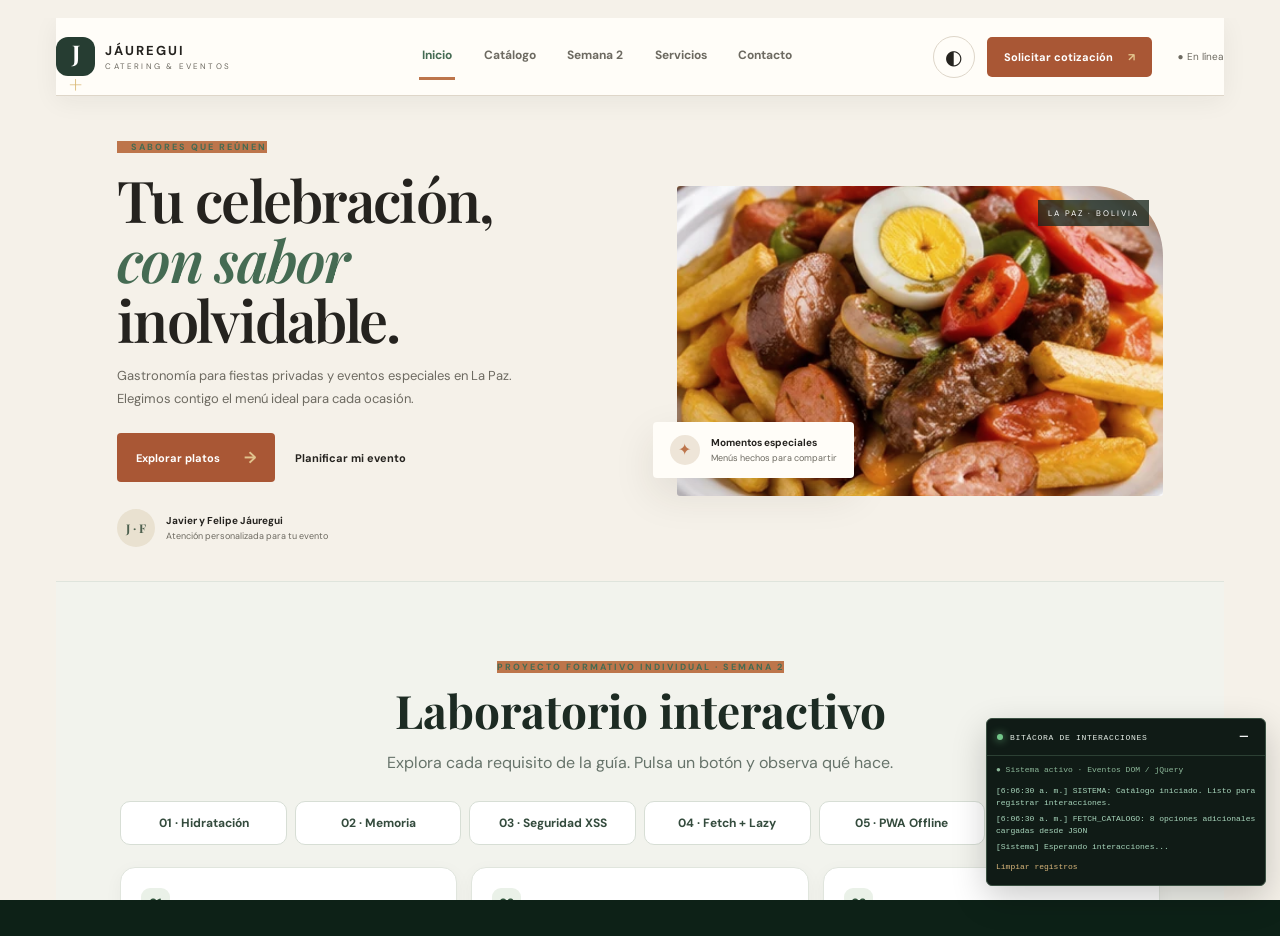
==== commit 4325de5c: "Add files via upload" ====
--- a/Proyecto_formativo_Independiente/fase-ui-pwa/index.html
+++ b/Proyecto_formativo_Independiente/fase-ui-pwa/index.html
@@ -18,151 +18,17 @@
 </script>
   <script src="script.js" defer></script>
   <script>
-
 (() => {
   "use strict";
-  const byId = id => document.getElementById(id);
-  const stage = byId("hydrationStage");
-  if (!stage) return;
-
-  // 1. Hidratación simulada: HTML visible primero, listeners después.
-  const hydrate = () => {
-    if (stage.dataset.hidratado === "true") return;
-    stage.dataset.hidratado = "true";
-    byId("hydrationLabel").textContent = "☰ Menú interactivo (hidratado)";
-    byId("hydrateButton").textContent = "Interfaz hidratada ✓";
-    byId("hydrationMenu").hidden = false;
-    byId("hydrationResult").textContent = "Estado: hidratado. Los eventos se conectaron al DOM existente.";
-    byId("hydrateButton").disabled = true;
-  };
-  byId("hydrateButton").addEventListener("click", hydrate);
-
-  // 2. Demo de memoria: un único listener delegado y un único intervalo, ambos limpiables.
-  let demoTimer = null, demoListener = null, listenerCount = 0, ticks = 0;
-  const updateMemory = () => {
-    byId("memoryResult").textContent = `Listeners de demo: ${listenerCount} · Temporizador: ${demoTimer ? "activo" : "detenido"} · Pulsos: ${ticks}`;
-  };
-  byId("startLeakDemo").addEventListener("click", () => {
-    if (!demoListener) {
-      demoListener = () => { ticks++; updateMemory(); };
-      document.addEventListener("week2-demo-pulse", demoListener);
-      listenerCount = 1;
-    }
-    if (!demoTimer) demoTimer = setInterval(() => document.dispatchEvent(new Event("week2-demo-pulse")), 1000);
-    updateMemory();
-  });
-  byId("stopLeakDemo").addEventListener("click", () => {
-    if (demoListener) document.removeEventListener("week2-demo-pulse", demoListener);
-    if (demoTimer) clearInterval(demoTimer);
-    demoListener = null; demoTimer = null; listenerCount = 0; ticks = 0;
-    updateMemory();
-  });
-
-  // 3. Salida segura: textContent evita interpretar HTML introducido por el usuario.
-  byId("testXss").addEventListener("click", () => {
-    byId("xssOutput").textContent = byId("xssInput").value || "No escribiste ningún texto.";
-  });
-
-  // 4. Fetch con validación response.ok y renderizado seguro.
-  async function loadSongs() {
-    const result = byId("fetchResult");
-    result.textContent = "Cargando datos…";
-    try {
-      const response = await fetch("./data/canciones.json");
-      if (!response.ok) throw new Error(`HTTP ${response.status}`);
-      const list = await response.json();
-      result.textContent = `Fetch correcto: ${list.length} canciones recibidas desde JSON.`;
-      renderSongCatalog(list);
-      return list;
-    } catch (error) {
-      result.textContent = "No se pudo cargar el JSON. Comprueba que uses Live Server o HTTPS.";
-      console.error(error);
-      return [];
-    }
-  }
-  byId("reloadAsyncCatalog").addEventListener("click", loadSongs);
-
-  // 5. Estado PWA y registro de SW.
-  function updateNetwork() {
-    const online = navigator.onLine;
-    byId("pwaDemoStatus").textContent = online ? "🟢 EN LÍNEA · Conexión disponible" : "🟠 OFFLINE · Se usa la caché local";
-  }
-  window.addEventListener("online", updateNetwork);
-  window.addEventListener("offline", updateNetwork);
-  updateNetwork();
-  byId("checkPwa").addEventListener("click", async () => {
-    const out = byId("pwaResult");
-    if (!("serviceWorker" in navigator)) { out.textContent = "Este navegador no ofrece Service Worker."; return; }
-    const registration = await navigator.serviceWorker.getRegistration();
-    out.textContent = registration ? `Service Worker activo: ${registration.scope}` : "Service Worker aún no registrado. Abre la app mediante HTTPS o localhost.";
-  });
-
-  // 6. Datos de viewport para que el estudiante pruebe distintos tamaños.
-  const updateViewport = () => byId("viewportResult").textContent = `Viewport actual: ${window.innerWidth} × ${window.innerHeight} px`;
-  window.addEventListener("resize", updateViewport);
-  updateViewport();
-
-  // 7. Lista karaoke/eventos: carga de 15 pistas desde JSON, filtro, append y delegación .off().on().
-  let allSongs = [], queue = [];
-  const catalog = byId("songCatalog"), queueBox = byId("songQueue");
-  function renderSongCatalog(list) {
-    allSongs = list;
-    const query = byId("songSearch").value.trim().toLocaleLowerCase("es");
-    catalog.replaceChildren();
-    list.filter(song => `${song.titulo} ${song.artista} ${song.genero}`.toLocaleLowerCase("es").includes(query)).forEach(song => {
-      const row = document.createElement("div"); row.className = "song-row";
-      const title = document.createElement("span"); title.className = "song-title";
-      title.textContent = `${song.titulo} — ${song.artista}`;
-      const add = document.createElement("button"); add.type = "button"; add.textContent = "+";
-      add.setAttribute("aria-label", `Añadir ${song.titulo}`); add.dataset.addSong = String(song.id);
-      row.append(title, add); catalog.append(row);
-    });
-    if (!catalog.children.length) catalog.textContent = "No se encontraron canciones.";
-  }
-  function renderQueue() {
-    queueBox.replaceChildren();
-    if (!queue.length) { const p = document.createElement("p"); p.textContent = "Aún no agregaste canciones."; queueBox.append(p); return; }
-    queue.forEach((song,index) => {
-      const row=document.createElement("div"); row.className="song-row";
-      const title=document.createElement("span"); title.className="song-title"; title.textContent=`${song.titulo} — ${song.artista}`;
-      const remove=document.createElement("button"); remove.type="button"; remove.textContent="×"; remove.dataset.removeSong=String(index); remove.setAttribute("aria-label","Quitar canción");
-      row.append(title,remove); queueBox.append(row);
-    });
-  }
-  // Delegación con .off().on() equivalente en JS nativo: se instala una sola vez en los contenedores estables.
-  catalog.addEventListener("click", event => {
-    const button=event.target.closest("[data-add-song]"); if(!button)return;
-    const song=allSongs.find(item=>item.id===Number(button.dataset.addSong));
-    if(song){queue.push(song);renderQueue();byId("songResult").textContent=`Añadida: ${song.titulo}`;}
-  });
-  queueBox.addEventListener("click", event => {
-    const button=event.target.closest("[data-remove-song]"); if(!button)return;
-    queue.splice(Number(button.dataset.removeSong),1);renderQueue();
-  });
-  byId("songSearch").addEventListener("input",()=>renderSongCatalog(allSongs));
-  byId("addSongRequest").addEventListener("click",()=>{
-    const title=byId("songRequest").value.trim(); if(!title)return;
-    queue.push({titulo:title,artista:"Solicitud personalizada",genero:"Evento"});
-    byId("songRequest").value="";renderQueue();byId("songResult").textContent="Solicitud añadida de forma segura.";
-  });
-  loadSongs();
-})();
-
-</script>
-  <script>
-(() => {
-  "use strict";
-  const isMobileDevice = (() => {
-    const ua = navigator.userAgent || "";
-    const uaMobile = navigator.userAgentData && typeof navigator.userAgentData.mobile === "boolean"
-      ? navigator.userAgentData.mobile
-      : /Android|iPhone|iPod|Mobile|IEMobile|Opera Mini/i.test(ua);
-    return Boolean(uaMobile || window.matchMedia("(max-width: 767px)").matches);
-  })();
-
+  const ua = navigator.userAgent || "";
+  const isMobileDevice = Boolean(
+    (navigator.userAgentData && navigator.userAgentData.mobile) ||
+    /Android|iPhone|iPod|Mobile|IEMobile|Opera Mini/i.test(ua) ||
+    window.matchMedia("(max-width: 767px)").matches
+  );
   const currentFile = location.pathname.split("/").pop() || "index.html";
-  const targetFile = isMobileDevice ? "index-mobile.html" : "index.html";
-  const isMobilePage = currentFile === "index-mobile.html";
+  const isMobilePage = currentFile.toLowerCase() === "mobile.html";
+  const targetFile = isMobileDevice ? "mobile.html" : "index.html";
 
   if ((isMobileDevice && !isMobilePage) || (!isMobileDevice && isMobilePage)) {
     location.replace(new URL(targetFile + location.search + location.hash, location.href).href);
@@ -185,7 +51,6 @@
         <a href="#servicios" class="nav-link">Servicios</a>
         <a href="#contacto" class="nav-link">Contacto</a>
       </nav>
-      <button class="home-return" id="homeReturn" type="button" aria-label="Volver a Inicio" title="Volver a Inicio">⌂ <span>Inicio</span></button>
       <div class="top-actions">
         <button class="icon-btn" id="themeToggle" aria-label="Cambiar tema" title="Cambiar tema">◐</button>
         <button class="quote-top" data-open-quote>Solicitar cotización <span>↗</span></button>
@@ -193,8 +58,8 @@
     <span id="pwaNetworkStatus" class="pwa-network-status" role="status">● Comprobando conexión</span>
       </header>
 
-    <main id="appScreens">
-      <section class="hero app-screen active" id="inicio" data-screen="inicio">
+    <main id="inicio">
+      <section class="hero">
         <div class="hero-copy">
           <span class="eyebrow"><i></i> SABORES QUE REÚNEN</span>
           <h1>Tu celebración,<br><em>con sabor</em> inolvidable.</h1>
@@ -213,7 +78,7 @@
       </section>
 
 
-      <section class="week2-lab app-screen" id="laboratorio" data-screen="laboratorio">
+      <section class="week2-lab" id="laboratorio">
         <div class="week2-heading">
           <span class="eyebrow">PROYECTO FORMATIVO INDIVIDUAL · SEMANA 2</span>
           <h2>Laboratorio interactivo</h2>
@@ -302,7 +167,7 @@
         </article>
       </section>
 
-      <section class="catalog-section app-screen" id="catalogo" data-screen="catalogo">
+      <section class="catalog-section" id="catalogo">
         <div class="section-heading">
           <div><span class="eyebrow">NUESTRO CATÁLOGO</span><h2>Platos para compartir</h2></div>
           <div class="catalog-tools">
@@ -368,15 +233,14 @@
         <p class="catalog-footnote">Precios referenciales por persona. El costo final depende del menú, cantidad de invitados, logística y fecha del evento.</p>
       </section>
 
-      <section class="lower-strip app-screen" id="servicios" data-screen="servicios">
+      <section class="lower-strip" id="servicios">
         <div class="service-intro"><span class="eyebrow">HECHO PARA TU OCASIÓN</span><h2>Nos encargamos del sabor.</h2><p>Menús coordinados para celebraciones privadas en La Paz.</p></div>
         <div class="service-points"><span>✦ Cumpleaños</span><span>✦ Matrimonios</span><span>✦ Bautizos</span><span>✦ Eventos familiares</span><span>✦ Reuniones empresariales</span></div>
         <button class="btn-primary compact" data-open-quote>Armar cotización <span>→</span></button>
       </section>
-
-
-    <footer id="contacto" class="app-screen contact-screen" data-screen="contacto"><span>© 2026 Jáuregui Catering & Eventos</span><span>Javier & Felipe Jáuregui · La Paz, Bolivia</span><button data-open-quote>Solicitar información ↗</button></footer>
     </main>
+
+    <footer id="contacto"><span>© 2026 Jáuregui Catering & Eventos</span><span>Javier & Felipe Jáuregui · La Paz, Bolivia</span><button data-open-quote>Solicitar información ↗</button></footer>
   </div>
 
   <div class="floating-cart" id="floatingCart"><span class="cart-symbol">▣</span><span><strong id="cartCount">0 platos</strong><small>Tu selección</small></span><button id="openCart">Ver selección →</button></div>
@@ -433,7 +297,6 @@
     <div class="audit-body"><div class="audit-status">● Sistema activo · Eventos DOM / jQuery</div><div id="auditLog" aria-live="polite"><p class="audit-entry">[Sistema] Esperando interacciones...</p></div><button id="clearAudit" class="clear-audit">Limpiar registros</button></div>
   </aside>
 
-
   <div class="toast" id="toast" role="status" aria-live="polite"></div>
 
   <script>
